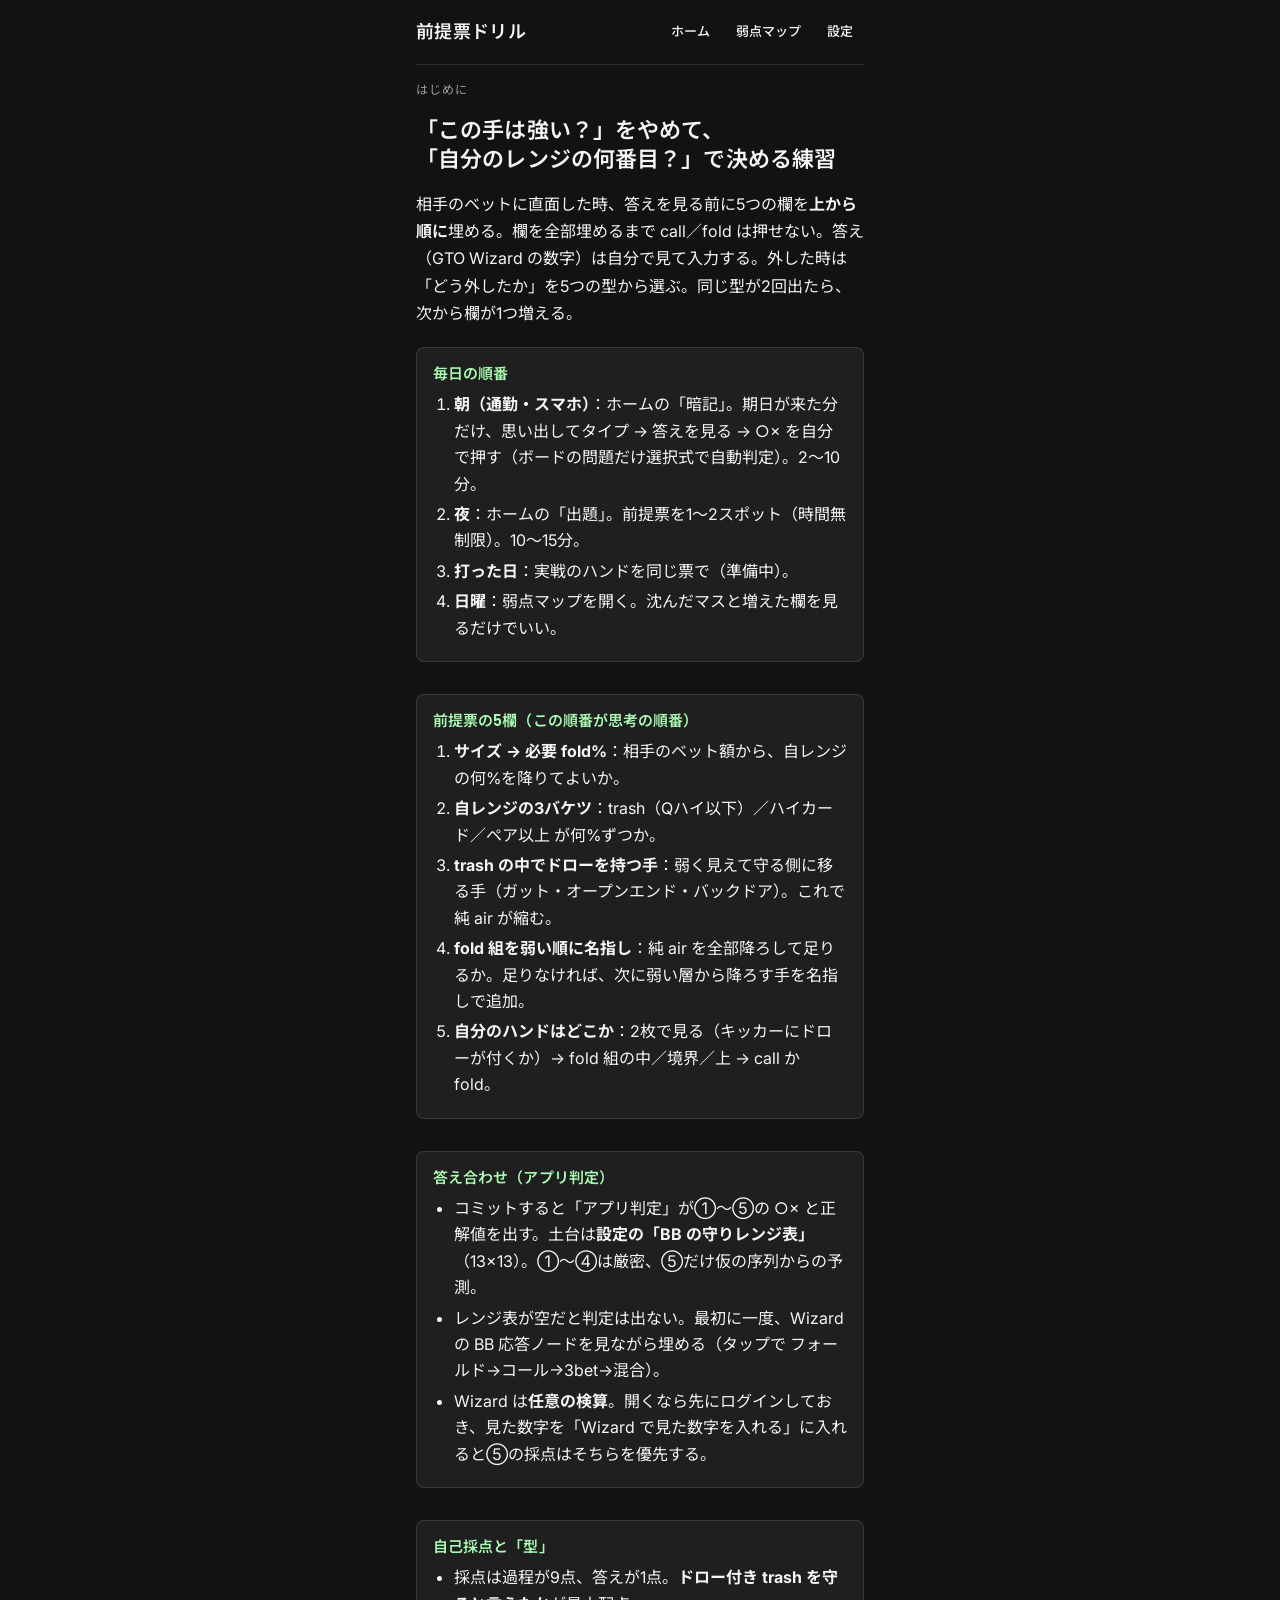
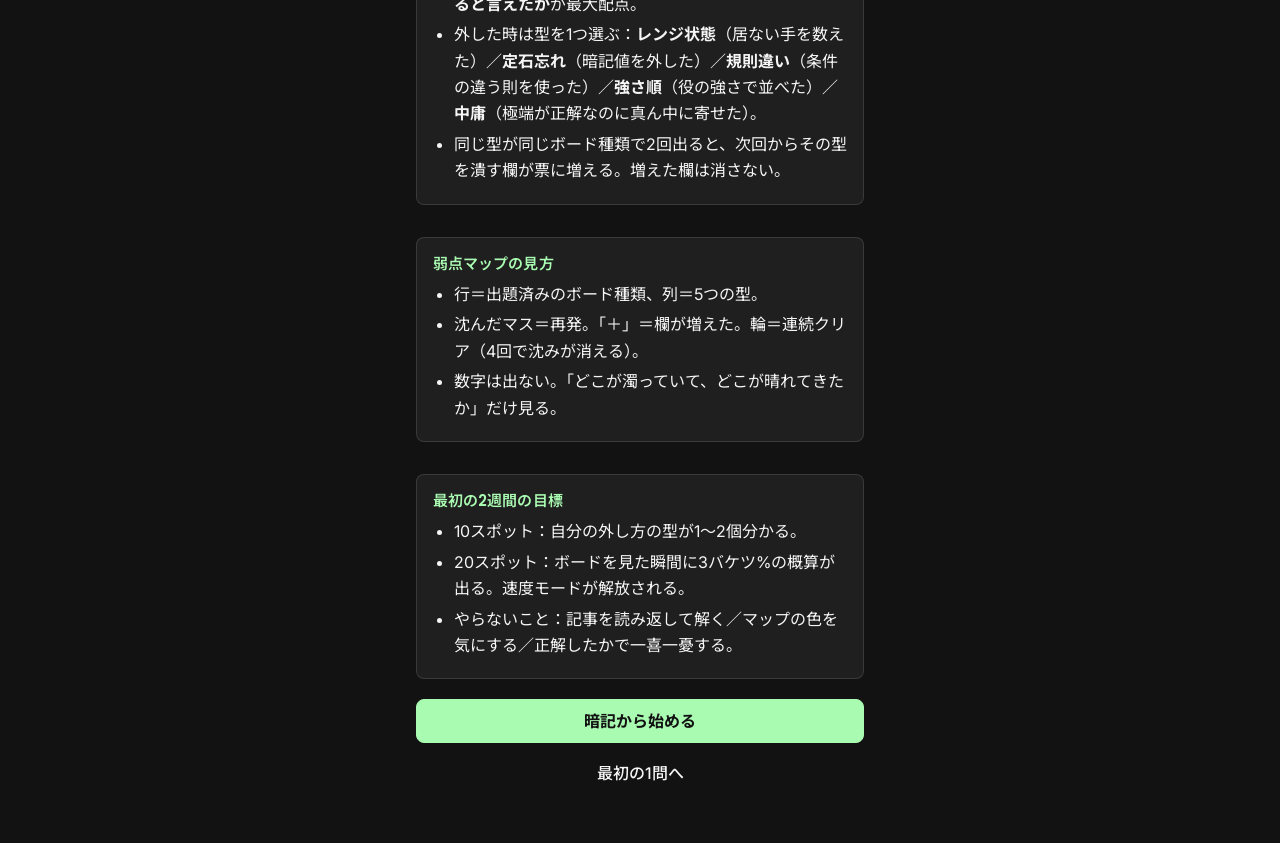
==== premise-drill/index.html @ 7d2e32d6 "premise-drill: 残りの「捻出」表現も平易化（v18） Co-Authored-By: Claude Fable 5 <noreply@anthropic.com>" ====
<!DOCTYPE html>
<html lang="ja">
<head>
<meta charset="utf-8">
<meta name="viewport" content="width=device-width, initial-scale=1, viewport-fit=cover">
<meta name="color-scheme" content="dark">
<meta name="theme-color" content="#121212">
<meta name="description" content="BB が BTN の CB に直面した場面を、前提票5欄を順に埋めてから判定する訓練フォーム。">
<title>前提票ドリル</title>

<!-- PWA：ホーム画面に追加→スタンドアロン起動・オフライン動作（sw.js はアプリ本体のみキャッシュ） -->
<link rel="manifest" href="manifest.webmanifest">
<link rel="icon" type="image/png" sizes="192x192" href="icons/icon-192.png">
<link rel="apple-touch-icon" href="icons/apple-touch-icon.png">
<meta name="apple-mobile-web-app-capable" content="yes">
<meta name="mobile-web-app-capable" content="yes">
<meta name="apple-mobile-web-app-status-bar-style" content="black-translucent">
<meta name="apple-mobile-web-app-title" content="前提票">

<!-- Google Fonts は1本だけ。取得失敗時は css/tokens.css の font-family フォールバックが効く -->
<link rel="preconnect" href="https://fonts.googleapis.com">
<link rel="preconnect" href="https://fonts.gstatic.com" crossorigin>
<link rel="stylesheet" href="https://fonts.googleapis.com/css2?family=Inter:wght@400;500;600;700&amp;family=Poppins:wght@500;600;700&amp;family=Noto+Sans+JP:wght@400;500;700&amp;display=swap">

<!-- CSS 読込順（SPEC ⑫）：tokens → app → ui-* -->
<link rel="stylesheet" href="css/tokens.css?v=18">
<link rel="stylesheet" href="css/app.css?v=18">
<link rel="stylesheet" href="css/ui-home.css?v=18">
<link rel="stylesheet" href="css/ui-guide.css?v=18">
<link rel="stylesheet" href="css/ui-drill.css?v=18">
<link rel="stylesheet" href="css/ui-truth.css?v=18">
<link rel="stylesheet" href="css/ui-map.css?v=18">
<link rel="stylesheet" href="css/ui-settings.css?v=18">
<link rel="stylesheet" href="css/ui-memo.css?v=18">
</head>
<body data-view="home">
<div class="pd-app">
  <header class="pd-header">
    <h1 class="pd-title">前提票ドリル</h1>
    <nav class="pd-nav" aria-label="画面">
      <button type="button" class="pd-btn pd-btn-ghost" data-go="home">ホーム</button>
      <button type="button" class="pd-btn pd-btn-ghost" data-go="map">弱点マップ</button>
      <button type="button" class="pd-btn pd-btn-ghost" data-go="settings">設定</button>
    </nav>
  </header>
  <main id="pd-root"></main>
</div>
<noscript><p class="pd-card">このアプリは JavaScript が必要です。</p></noscript>

<!-- JS 読込順（SPEC ⑫・SPEC-memo ⑦）：util → cards → range-data → range → generator → sheet → wizard → gaps → localjudge → store → judge → memo → ui/* → app -->
<script src="js/util.js?v=18"></script>
<script src="js/cards.js?v=18"></script>
<script src="js/range-data.js?v=18"></script>
<script src="js/range.js?v=18"></script>
<script src="js/generator.js?v=18"></script>
<script src="js/sheet.js?v=18"></script>
<script src="js/wizard.js?v=18"></script>
<script src="js/gaps.js?v=18"></script>
<script src="js/localjudge.js?v=18"></script>
<script src="js/store.js?v=18"></script>
<script src="js/judge.js?v=18"></script>
<script src="js/memo.js?v=18"></script>
<script src="js/ui/memo.js?v=18"></script>
<script src="js/ui/guide.js?v=18"></script>
<script src="js/ui/home.js?v=18"></script>
<script src="js/ui/drill.js?v=18"></script>
<script src="js/ui/truth.js?v=18"></script>
<script src="js/ui/map.js?v=18"></script>
<script src="js/ui/settings.js?v=18"></script>
<script src="js/app.js?v=18"></script>
<script>
// service worker 登録（https / localhost のみ。file:// では何もしない）
if ('serviceWorker' in navigator && (location.protocol === 'https:' || location.hostname === 'localhost')) {
  window.addEventListener('load', function () {
    navigator.serviceWorker.register('sw.js', { updateViaCache: 'none' }).catch(function () { /* 登録失敗はアプリ動作に影響しない */ });
  });
}
</script>
</body>
</html>
---- premise-drill/css/tokens.css ----
/* premise-drill デザイントークン。GTO Wizard のトーン＆マナーに合わせる（2026-10-15 実測値ベース）。
   役割名（--lamp 等）は据え置き、値だけ Wizard の色に差し替えている。 */
:root {
  color-scheme: dark;

  /* 色：面 */
  --bg: #121212;        /* ページ地 */
  --surface: #1f1f1f;   /* カード・欄の面 */
  --surface-2: #292929; /* 面の上の面（入力・キー・チップ） */
  --surface-3: #363636; /* ホバー・押下 */

  /* 色：文字 */
  --ink: #f5f5f5;
  --mute: #9f9f9f;
  --dim: #6f6f6f;

  /* 色：役割 */
  --lamp: #aafbb2;      /* ブランドのミント。進行・コミット可・開いている欄・主ボタン */
  --lamp-ink: #121212;  /* ミント地の上の文字 */
  --lamp-deep: #69b671; /* ミントの沈んだ側。通過欄の枠・補助強調 */
  --umber: #f03c3c;     /* Raise の赤。再発膜と「欄が増えました」だけに使う */
  --truth: #23b5ef;     /* 青。Wizard・真値・外へ出る操作 */
  --settle: #68c973;    /* Call の緑。安定バッジ・完了 */

  /* 色：アクション（Wizard の Fold/Call/Raise） */
  --act-fold: #3d7cb8;
  --act-call: #68c973;
  --act-raise: #f03c3c;

  /* 色：スート（Wizard の4色デッキ） */
  --suit-s: #bdbdbd;
  --suit-h: #ef5350;
  --suit-d: #448aff;
  --suit-c: #43a047;    /* Wizard の #66bb6a は白文字が 2.4:1 なので、同系で一段濃く（3.3:1） */

  /* 派生（境界線・影） */
  --line: rgba(255, 255, 255, 0.12);
  --line-strong: rgba(255, 255, 255, 0.24);
  --lamp-soft: rgba(170, 251, 178, 0.45);
  --lamp-ring: rgba(170, 251, 178, 0.75); /* 弱点マップの輪。再発膜の上でも 3:1 を保つ濃さ */
  --lamp-tint: rgba(170, 251, 178, 0.08);
  --umber-tint: rgba(240, 60, 60, 0.12);
  --shadow: 0 5px 5px -3px rgba(0, 0, 0, 0.2), 0 8px 10px 1px rgba(0, 0, 0, 0.14), 0 3px 14px 2px rgba(0, 0, 0, 0.12);

  /* 書体：本文 Inter、見出し Poppins、和文は Noto Sans JP。数字は Inter の等幅数字 */
  --font-display: 'Poppins', 'Noto Sans JP', 'Hiragino Sans', 'Hiragino Kaku Gothic ProN', sans-serif;
  --font-body: 'Inter', 'Noto Sans JP', 'Hiragino Sans', 'Hiragino Kaku Gothic ProN', system-ui, sans-serif;
  --font-mono: 'Inter', 'Noto Sans JP', 'Hiragino Sans', system-ui, sans-serif;

  /* 形・間隔 */
  --r: 8px;
  --r-sm: 4px;
  --gap-1: 8px;
  --gap-2: 16px;
  --gap-3: 24px;
  --tap: 44px;

  /* モーション。reduced-motion では 0 */
  --dur: 200ms;
}

@media (prefers-reduced-motion: reduce) {
  :root {
    --dur: 0ms;
  }
  *,
  *::before,
  *::after {
    transition-duration: 0ms !important;
    animation-duration: 0ms !important;
    animation-iteration-count: 1 !important;
    scroll-behavior: auto !important;
  }
}

:focus-visible {
  outline: 2px solid var(--lamp);
  outline-offset: 2px;
  border-radius: var(--r-sm);
}
---- premise-drill/css/app.css ----
/* premise-drill 共通スタイル（SPEC ⑫ CSS 契約）。T0 が全て定義し、以後変更しない。
   契約クラス：.pd-btn .pd-btn-primary .pd-btn-truth .pd-btn-ghost .pd-chip .pd-chip.on .pd-card
              .pd-field[data-state=locked|open|passed] .pd-stepper .pd-bar .pd-keypad .pd-input .pd-toast
   各画面の固有スタイルは css/ui-<view>.css に .pd-<view>-* 接頭辞で書く。 */

/* ---------- ベース ---------- */
*,
*::before,
*::after {
  box-sizing: border-box;
}

html {
  -webkit-text-size-adjust: 100%;
  background: var(--bg);
}

body {
  margin: 0;
  background: var(--bg);
  color: var(--ink);
  font-family: var(--font-body);
  font-size: 16px;
  line-height: 1.55;
  overflow-x: hidden;
  min-height: 100vh;
  min-height: 100dvh;
}

h1,
h2,
h3,
h4 {
  font-family: var(--font-display);
  font-weight: 600;
  line-height: 1.3;
  letter-spacing: 0.005em;
  margin: 0 0 var(--gap-1);
}

h1 { font-size: 20px; }
h2 { font-size: 17px; }
h3 { font-size: 15px; }

p {
  margin: 0 0 var(--gap-1);
}

a {
  color: var(--truth);
  text-underline-offset: 3px;
}

button,
input,
select,
textarea {
  font: inherit;
  color: inherit;
}

button {
  cursor: pointer;
  -webkit-tap-highlight-color: transparent;
}

code,
kbd,
.pd-mono {
  font-family: var(--font-mono);
  font-variant-numeric: tabular-nums;
}

img,
svg {
  max-width: 100%;
  display: block;
}

/* ---------- レイアウト（1カラム 480px・16px ガター・safe-area） ---------- */
.pd-app {
  max-width: 480px;
  margin: 0 auto;
  padding-top: env(safe-area-inset-top);
  padding-right: calc(16px + env(safe-area-inset-right));
  padding-bottom: calc(var(--gap-3) + env(safe-area-inset-bottom));
  padding-left: calc(16px + env(safe-area-inset-left));
}

/* PC では Drill のみ2カラム（票｜スポットカード）。横幅だけここで広げ、段組は ui-drill.css が持つ */
@media (min-width: 900px) {
  body[data-view="drill"] .pd-app {
    max-width: 920px;
  }
}

.pd-header {
  display: flex;
  align-items: center;
  justify-content: space-between;
  gap: var(--gap-1);
  padding: 14px 0;
  border-bottom: 1px solid var(--line);
  margin-bottom: var(--gap-2);
}

.pd-title {
  font-size: 18px;
  margin: 0;
  letter-spacing: 0.02em;
}

.pd-nav {
  display: flex;
  gap: 4px;
}

.pd-nav .pd-btn {
  min-height: 36px;
  padding: 0 10px;
  font-size: 13px;
}

#pd-root {
  display: block;
}

/* 下部固定バーがある画面では、その分だけ本文の下を空ける */
#pd-root:has(.pd-bar) {
  padding-bottom: calc(96px + env(safe-area-inset-bottom));
}

/* ---------- ユーティリティ ---------- */
.pd-mute {
  color: var(--mute);
}

.pd-small {
  font-size: 13px;
}

.pd-stack > * + * {
  margin-top: var(--gap-2);
}

.pd-row {
  display: flex;
  align-items: center;
  gap: var(--gap-1);
  flex-wrap: wrap;
}

.pd-sr {
  position: absolute;
  width: 1px;
  height: 1px;
  overflow: hidden;
  clip: rect(0 0 0 0);
  white-space: nowrap;
}

/* ---------- ボタン ---------- */
.pd-btn {
  display: inline-flex;
  align-items: center;
  justify-content: center;
  gap: 6px;
  min-height: var(--tap);
  padding: 0 16px;
  border: 1px solid var(--line-strong);
  border-radius: var(--r);
  background: var(--surface);
  color: var(--ink);
  font-weight: 600;
  line-height: 1.2;
  text-decoration: none;
  transition: background-color var(--dur), border-color var(--dur), opacity var(--dur), transform 80ms;
}

.pd-btn:active {
  transform: translateY(1px);
}

.pd-btn:disabled,
.pd-btn[aria-disabled="true"] {
  opacity: 0.4;
  cursor: not-allowed;
  transform: none;
}

.pd-btn:hover {
  background: var(--surface-3);
}

/* 主ボタン：コミット・次へ。ミント地に黒文字（Wizard の primary） */
.pd-btn-primary {
  background: var(--lamp);
  border-color: var(--lamp);
  color: var(--lamp-ink);
  font-weight: 700;
}

.pd-btn-primary:hover {
  background: #c2fcc8;
}

/* 外へ出る操作：Wizard・真値 */
.pd-btn-truth {
  background: var(--truth);
  border-color: var(--truth);
  color: var(--lamp-ink);
  font-weight: 700;
}

.pd-btn-truth:hover {
  background: #4fc6f3;
}

/* 控えめ：ナビ・戻る・補助操作 */
.pd-btn-ghost {
  background: transparent;
  border-color: transparent;
  color: var(--ink);
  font-weight: 500;
}

.pd-btn-ghost:hover {
  background: var(--surface-2);
}

.pd-btn-block {
  display: flex;
  width: 100%;
}

/* ---------- チップ（選択トグル） ---------- */
.pd-chip {
  display: inline-flex;
  align-items: center;
  justify-content: center;
  min-height: 36px;
  min-width: 36px;
  padding: 0 12px;
  border: 1px solid var(--line);
  border-radius: var(--r-sm);
  background: var(--surface-2);
  color: var(--ink);
  font-size: 14px;
  font-weight: 600;
  line-height: 1;
  transition: background-color var(--dur), border-color var(--dur), color var(--dur);
}

.pd-chip:hover {
  background: var(--surface-3);
}

.pd-chip.on,
.pd-chip[aria-pressed="true"] {
  background: var(--lamp);
  border-color: var(--lamp);
  color: var(--lamp-ink);
}

.pd-chip:disabled {
  opacity: 0.4;
  cursor: not-allowed;
}

/* ---------- カード ---------- */
.pd-card {
  background: var(--surface);
  border: 1px solid var(--line);
  border-radius: var(--r);
  padding: var(--gap-2);
}

.pd-card + .pd-card {
  margin-top: var(--gap-2);
}

/* ---------- ステッパー・欄（順序ロックは罫線の開閉で示す） ---------- */
.pd-stepper {
  display: flex;
  flex-direction: column;
  gap: var(--gap-1);
}

.pd-field {
  position: relative;
  background: var(--surface);
  border: 1px solid var(--line);
  border-radius: var(--r);
  padding: 12px 14px;
  transition: border-color var(--dur), opacity var(--dur), box-shadow var(--dur);
}

/* 未到達：薄く、破線、操作不可 */
.pd-field[data-state="locked"] {
  opacity: 0.45;
  border-style: dashed;
  pointer-events: none;
}

/* 開いている欄：ミントの枠＋左の帯。開いている欄は常に1つ */
.pd-field[data-state="open"] {
  border-color: var(--lamp);
  box-shadow: inset 3px 0 0 0 var(--lamp);
}

/* 通過した欄：折りたたみ・再編集可。沈んだミントの帯 */
.pd-field[data-state="passed"] {
  border-color: var(--line);
  box-shadow: inset 3px 0 0 0 var(--lamp-deep);
}

/* ---------- 下部固定バー（進捗ドット・確信度・コミット・残り時間） ---------- */
.pd-bar {
  position: fixed;
  left: 0;
  right: 0;
  bottom: 0;
  z-index: 40;
  max-width: 480px;
  margin: 0 auto;
  display: flex;
  align-items: center;
  gap: var(--gap-1);
  padding: 10px 16px calc(10px + env(safe-area-inset-bottom));
  background: var(--surface);
  border-top: 1px solid var(--line);
  box-shadow: 0 -8px 24px rgba(0, 0, 0, 0.4);
}

@media (min-width: 900px) {
  body[data-view="drill"] .pd-bar {
    max-width: 920px;
  }
}

/* ---------- キーパッド（13ランク＋s/o＋削除） ---------- */
.pd-keypad {
  display: grid;
  grid-template-columns: repeat(7, minmax(0, 1fr));
  gap: 6px;
}

.pd-keypad > button,
.pd-keypad > .pd-key {
  min-height: var(--tap);
  padding: 0;
  border: 1px solid var(--line);
  border-radius: var(--r-sm);
  background: var(--surface-2);
  color: var(--ink);
  font-family: var(--font-mono);
  font-size: 16px;
  font-weight: 600;
  transition: background-color var(--dur), border-color var(--dur);
}

.pd-keypad > button:hover {
  background: var(--surface-3);
}

.pd-keypad > button.on,
.pd-keypad > button[aria-pressed="true"] {
  background: var(--lamp);
  border-color: var(--lamp);
  color: var(--lamp-ink);
}

.pd-keypad > button:disabled {
  opacity: 0.4;
  cursor: not-allowed;
}

/* ---------- 入力 ---------- */
.pd-input {
  display: block;
  width: 100%;
  min-height: var(--tap);
  padding: 8px 12px;
  border: 1px solid var(--line);
  border-radius: var(--r-sm);
  background: var(--surface-2);
  color: var(--ink);
  font-family: var(--font-body);
  line-height: 1.4;
  transition: border-color var(--dur);
}

.pd-input[type="number"],
.pd-input[inputmode="numeric"],
.pd-input[inputmode="decimal"] {
  font-family: var(--font-mono);
  font-variant-numeric: tabular-nums;
}

.pd-input:focus {
  border-color: var(--lamp);
  outline: none;
}

.pd-input::placeholder {
  color: var(--mute);
}

.pd-input:disabled,
.pd-input[readonly] {
  opacity: 0.6;
}

textarea.pd-input {
  min-height: 88px;
  resize: vertical;
}

select.pd-input {
  appearance: none;
  -webkit-appearance: none;
  padding-right: 32px;
  background-image: linear-gradient(45deg, transparent 50%, var(--mute) 50%),
    linear-gradient(135deg, var(--mute) 50%, transparent 50%);
  background-position: calc(100% - 18px) 50%, calc(100% - 12px) 50%;
  background-size: 6px 6px, 6px 6px;
  background-repeat: no-repeat;
}

/* ---------- トースト ---------- */
.pd-toast {
  position: fixed;
  left: 50%;
  bottom: calc(24px + env(safe-area-inset-bottom));
  transform: translateX(-50%);
  z-index: 60;
  max-width: min(92vw, 440px);
  padding: 10px 14px;
  background: var(--surface-2);
  color: var(--ink);
  border: 1px solid var(--line-strong);
  border-left: 3px solid var(--lamp);
  border-radius: var(--r);
  box-shadow: var(--shadow);
  font-size: 14px;
  line-height: 1.4;
  animation: pd-toast-in var(--dur) ease-out;
  transition: opacity var(--dur);
}

body:has(.pd-bar) .pd-toast {
  bottom: calc(100px + env(safe-area-inset-bottom));
}

.pd-toast-out {
  opacity: 0;
}

@keyframes pd-toast-in {
  from {
    opacity: 0;
    transform: translate(-50%, 8px);
  }
  to {
    opacity: 1;
    transform: translate(-50%, 0);
  }
}
---- premise-drill/css/ui-home.css ----
/* premise-drill: Home 画面の固有スタイル（T11）。.pd-home-* 接頭辞。
   出題ボタンを唯一の主役に、格子の縮小版は静かな観測窓として置く。 */

.pd-home {
  display: flex;
  flex-direction: column;
  gap: var(--gap-2);
}

/* ---------- 今日の出題 ---------- */
.pd-home-start-wrap {
  padding-top: var(--gap-1);
}

.pd-home-eyebrow {
  margin: 0 0 10px;
  font-size: 12px;
  letter-spacing: 0.08em;
  color: var(--mute);
}

.pd-home-eyebrow-sep {
  margin: 0 4px;
  opacity: 0.6;
}

.pd-home-start {
  width: 100%;
  min-height: 64px;
  justify-content: space-between;
  padding: 0 20px;
  font-family: var(--font-display);
  font-size: 20px;
  letter-spacing: 0.01em;
  box-shadow: 0 10px 28px rgba(170, 251, 178, 0.18);
}

.pd-home-start-arrow {
  font-size: 20px;
  opacity: 0.8;
}

.pd-home-start-note {
  margin: 8px 2px 0;
}

/* ---------- 格子の縮小版（タップで Map） ---------- */
.pd-home-grid {
  display: block;
  color: inherit;
  text-decoration: none;
  transition: border-color var(--dur);
}

.pd-home-grid:hover,
.pd-home-grid:focus-visible {
  border-color: var(--line-strong);
}

.pd-home-grid-head {
  display: flex;
  align-items: baseline;
  justify-content: space-between;
  gap: var(--gap-1);
  margin-bottom: 12px;
}

.pd-home-grid-title {
  font-family: var(--font-display);
  font-weight: 700;
  font-size: 15px;
  letter-spacing: 0.04em;
}

.pd-home-empty {
  margin: 0;
  padding: 14px 0 6px;
  color: var(--mute);
  font-size: 14px;
  line-height: 1.6;
}

/* ---------- 補助導線（実戦・速度・own.html・設定） ---------- */
.pd-home-rows {
  list-style: none;
  margin: 0;
  padding: 0;
  border-top: 1px solid var(--line);
}

.pd-home-row {
  display: flex;
  align-items: center;
  justify-content: space-between;
  gap: var(--gap-2);
  min-height: 56px;
  padding: 8px 2px;
  border-bottom: 1px solid var(--line);
}

.pd-home-row-main {
  display: flex;
  flex-direction: column;
  gap: 2px;
  min-width: 0;
}

.pd-home-row-title {
  font-weight: 600;
}

.pd-home-row-sub {
  line-height: 1.4;
}

.pd-home-row-soon,
.pd-home-row-lock {
  flex: none;
  padding: 4px 10px;
  border: 1px dashed var(--line-strong);
  border-radius: var(--r-sm);
}

.pd-home-row[data-speed="unlocked"] .pd-home-row-title {
  color: var(--lamp);
}

/* ---------- 解放カード（1回だけ） ---------- */
.pd-home-unlock {
  border-color: var(--lamp-soft);
}

.pd-home-unlock h2 {
  color: var(--lamp);
}

@media (prefers-reduced-motion: reduce) {
  .pd-home-grid,
  .pd-home-start {
    transition: none;
  }
}

/* 再開カード（未保存の封印票／入力途中の票） */
.pd-home-resume { display: flex; flex-direction: column; gap: var(--gap-1); border: 1px solid var(--lamp); }

/* 間隔は .pd-home の flex gap で持つ（app.css の隣接マージンを打ち消す） */
.pd-home > .pd-card + .pd-card { margin-top: 0; }
.pd-home-nudge { display: flex; flex-direction: column; gap: var(--gap-1); border: 1px solid var(--truth); }
.pd-home-nudge .pd-btn { align-self: flex-start; }
.pd-home-resume-title { margin: 0; font-weight: 700; color: var(--ink); }
.pd-home-resume .pd-btn { align-self: flex-start; }

/* ---------- 今日の順番（暗記 → 出題 → 実戦） ---------- */
.pd-home-order-title {
  margin: 0 0 4px;
}

.pd-home-order-rows {
  border-top: 1px solid var(--line);
}

.pd-home-row-done {
  flex: none;
  padding: 4px 10px;
  border: 1px dashed var(--settle);
  border-radius: var(--r-sm);
  color: var(--settle);
}
---- premise-drill/css/ui-guide.css ----
/* はじめに（ガイド） */
.pd-guide { display: flex; flex-direction: column; gap: var(--gap-2); padding-bottom: 24px; }
.pd-guide-eyebrow { margin: 0; font-size: 12px; color: var(--mute); letter-spacing: 0.08em; }
.pd-guide-title { margin: 0; font-family: var(--font-display); font-size: 22px; line-height: 1.35; color: var(--ink); }
.pd-guide-lead { margin: 0 0 4px; color: var(--ink); line-height: 1.7; }
.pd-guide-sec h2 { margin: 0 0 8px; font-size: 15px; color: var(--lamp); }
.pd-guide-list { margin: 0; padding-left: 1.3em; line-height: 1.65; }
.pd-guide-list li { margin: 4px 0; }
.pd-guide-list strong { color: var(--ink); }
.pd-guide-actions { display: flex; flex-direction: column; gap: 8px; margin-top: 4px; }
---- premise-drill/css/ui-drill.css ----
/* premise-drill: Drill 画面の固有スタイル（T9）。.pd-drill-* 接頭辞。
   トークンは css/tokens.css、契約クラス（.pd-field[data-state] .pd-keypad .pd-bar .pd-chip ...）は css/app.css。
   未充足の警告は lamp（または ink の太字）。再発膜の色はこの画面では使わない。 */

/* ---------- 配置：1カラム。PC（≥900px）では票｜スポットカード固定の2カラム ---------- */
.pd-drill {
  display: block;
  /* 下部バーは2段（進捗＋未充足欄名）なので app.css の既定より余白を足す */
  padding-bottom: 56px;
}

.pd-drill-spot {
  margin-bottom: var(--gap-2);
}

@media (min-width: 900px) {
  .pd-drill {
    display: grid;
    grid-template-columns: minmax(0, 1fr) 320px;
    gap: var(--gap-3);
    align-items: start;
  }

  .pd-drill-sheet {
    order: 1;
    min-width: 0;
  }

  .pd-drill-spot {
    order: 2;
    position: sticky;
    top: var(--gap-2);
    margin-bottom: 0;
  }
}

/* ---------- スポットカード ---------- */
.pd-drill-eyebrow {
  margin: 0 0 6px;
  font-size: 12px;
  letter-spacing: 0.06em;
  color: var(--mute);
}

.pd-drill-eyebrow-sep {
  margin: 0 6px;
  opacity: 0.6;
}

.pd-drill-node {
  margin: 0 0 var(--gap-2);
  font-family: var(--font-display);
  font-weight: 700;
  font-size: 15px;
  line-height: 1.5;
}

.pd-drill-boardrow {
  display: flex;
  align-items: center;
  gap: var(--gap-1);
  flex-wrap: wrap;
  margin-bottom: var(--gap-1);
}

.pd-drill-rowlabel {
  min-width: 72px;
}

.pd-drill-cards {
  display: inline-flex;
  gap: 6px;
}

/* カードは Wizard 流：スート色で塗った角丸タイルに白いランク（4色デッキ） */
.pd-drill-cardface {
  display: inline-flex;
  flex-direction: column;
  align-items: center;
  justify-content: center;
  width: 42px;
  height: 56px;
  border: 0;
  border-radius: var(--r-sm);
  background: var(--suit-s);
  color: #fff;
  line-height: 1;
  text-shadow: 0 0 0.5px rgba(0, 0, 0, 0.6), 1px 0 2px rgba(0, 0, 0, 0.6);
}

.pd-drill-rank {
  font-size: 22px;
  font-weight: 700;
}

.pd-drill-suit {
  font-size: 13px;
  margin-top: 2px;
}

.pd-drill-cardface[data-suit="s"] { background: #6b6b6b; }
.pd-drill-cardface[data-suit="h"] { background: var(--suit-h); }
.pd-drill-cardface[data-suit="d"] { background: var(--suit-d); }
.pd-drill-cardface[data-suit="c"] { background: var(--suit-c); }

.pd-drill-pot {
  margin: var(--gap-1) 0 0;
  font-size: 14px;
  color: var(--ink);
}

/* ---------- 欄（縦ステッパー） ---------- */
.pd-drill-head {
  display: flex;
  align-items: baseline;
  justify-content: space-between;
  gap: var(--gap-1);
  width: 100%;
  min-height: 36px;
  margin: 0;
  padding: 0;
  border: 0;
  background: transparent;
  color: var(--ink);
  text-align: left;
  font-family: var(--font-display);
  font-weight: 700;
  font-size: 15px;
  line-height: 1.4;
}

.pd-drill-field[data-state="open"] .pd-drill-head {
  cursor: default;
}

.pd-drill-label {
  flex: 1 1 auto;
  min-width: 0;
}

.pd-drill-sum {
  flex: 0 1 55%;
  min-width: 0;
  overflow: hidden;
  text-overflow: ellipsis;
  white-space: nowrap;
  font-family: var(--font-body);
  font-weight: 400;
  text-align: right;
}

.pd-drill-sum:empty {
  display: none;
}

/* 本文：開いている欄と、再編集で展開した通過欄だけ見せる */
.pd-drill-body {
  display: grid;
  gap: var(--gap-2);
  margin-top: 10px;
}

.pd-drill-field[data-state="locked"] .pd-drill-body,
.pd-drill-field[data-state="passed"]:not([data-expanded="true"]) .pd-drill-body {
  display: none;
}

.pd-drill-field[data-state="passed"] .pd-drill-head::after {
  content: "再編集";
  flex: 0 0 auto;
  font-family: var(--font-body);
  font-weight: 500;
  font-size: 12px;
  color: var(--mute);
}

.pd-drill-field[data-state="passed"][data-expanded="true"] .pd-drill-head::after {
  content: "閉じる";
}

.pd-drill-field[data-state="passed"][data-expanded="true"] {
  border-color: var(--lamp);
}

/* 充足状況の1行。未充足は lamp、充足は mute */
.pd-drill-status {
  margin: 0;
  color: var(--lamp);
  font-weight: 600;
}

.pd-drill-field[data-filled="1"] .pd-drill-status {
  color: var(--mute);
  font-weight: 400;
}

.pd-drill-note {
  margin: 0;
}

/* ---------- 入力部品 ---------- */
.pd-drill-numlabel {
  display: block;
  margin: 0 0 4px;
  color: var(--ink);
}

.pd-drill-num {
  display: block;
}

.pd-drill-numwrap {
  display: flex;
  align-items: center;
  gap: 6px;
}

.pd-drill-numwrap .pd-input {
  flex: 1 1 auto;
  min-width: 0;
}

.pd-drill-unit {
  flex: 0 0 auto;
  font-family: var(--font-mono);
}

.pd-drill-num3 {
  display: grid;
  grid-template-columns: repeat(3, minmax(0, 1fr));
  gap: var(--gap-1);
}

.pd-drill-bucket .pd-drill-numlabel {
  min-height: 2.6em;
  font-size: 12px;
}

.pd-drill-stepbtns {
  display: flex;
  gap: 6px;
  margin-top: 6px;
}

.pd-drill-stepbtn {
  flex: 1 1 0;
  min-height: 36px;
  border: 1px solid var(--line);
  border-radius: var(--r-sm);
  background: var(--surface-2);
  color: var(--ink);
  font-family: var(--font-mono);
}

.pd-drill-stepbtn:hover {
  background: var(--surface-3);
}

.pd-drill-total {
  margin: 0;
  color: var(--mute);
}

.pd-drill-chips {
  display: flex;
  flex-wrap: wrap;
  gap: 6px;
}

.pd-drill-group {
  display: block;
}

.pd-drill-ranks .pd-chip {
  min-width: 40px;
  padding: 0 8px;
}

.pd-drill-ranks[data-nodraw="1"] .pd-chip {
  opacity: 0.5;
}

.pd-drill-checks {
  display: grid;
  grid-template-columns: repeat(2, minmax(0, 1fr));
  gap: 0 var(--gap-1);
}

.pd-drill-check {
  display: flex;
  align-items: center;
  gap: 10px;
  min-height: var(--tap);
  cursor: pointer;
}

.pd-drill-check input {
  width: 20px;
  height: 20px;
  margin: 0;
  accent-color: var(--lamp);
}

.pd-drill-capnote {
  margin: -8px 0 0;
}

/* ---------- リスト＋キーパッド ---------- */
.pd-drill-listwrap {
  display: grid;
  gap: var(--gap-1);
}

.pd-drill-list {
  display: flex;
  flex-wrap: wrap;
  gap: 6px;
  min-height: 36px;
  align-items: center;
}

.pd-drill-item {
  display: inline-flex;
  align-items: center;
  gap: 2px;
  padding: 2px 2px 2px 10px;
  border: 1px solid var(--line);
  border-radius: var(--r-sm);
  background: var(--surface-2);
}

.pd-drill-itemno {
  margin-right: 4px;
}

.pd-drill-itemname {
  font-weight: 600;
}

.pd-drill-itembtn {
  min-width: 32px;
  min-height: 32px;
  padding: 0;
  border: 0;
  border-radius: 999px;
  background: transparent;
  color: var(--mute);
  font-size: 13px;
}

.pd-drill-itembtn:hover {
  color: var(--ink);
}

.pd-drill-itembtn:disabled {
  opacity: 0.3;
  cursor: not-allowed;
}

.pd-drill-kp {
  display: grid;
  gap: 6px;
}

.pd-drill-kp-head {
  display: flex;
  align-items: center;
  justify-content: space-between;
  gap: var(--gap-1);
  min-height: 24px;
}

.pd-drill-kp-buf {
  min-width: 3ch;
  font-size: 18px;
  font-weight: 600;
  color: var(--lamp);
}

.pd-drill-kp-msg {
  color: var(--lamp);
  text-align: right;
}

/* 7列：A K Q J T 9 8 ／ 7 6 5 4 3 2 削除 ／ s(2) o(2) 追加(3) */
.pd-drill-keypad .pd-drill-key-s,
.pd-drill-keypad .pd-drill-key-o {
  grid-column: span 2;
}

.pd-drill-keypad .pd-drill-key-add {
  grid-column: span 3;
  background: var(--surface);
  border-color: var(--lamp-soft);
  font-family: var(--font-body);
}

.pd-drill-keypad .pd-drill-key-del {
  font-family: var(--font-body);
  font-size: 13px;
}

/* ---------- 追加欄：3列表 ---------- */
.pd-drill-table {
  display: grid;
  gap: 6px;
}

.pd-drill-trow {
  display: grid;
  grid-template-columns: minmax(0, 1fr) minmax(0, 1.4fr) minmax(0, 1fr) 32px;
  gap: 6px;
  align-items: center;
}

.pd-drill-thead span {
  padding: 0 4px;
}

.pd-drill-addrow {
  justify-self: start;
}

/* ---------- ヒント（slow のみ） ---------- */
.pd-drill-hints {
  display: grid;
  gap: var(--gap-1);
  padding-top: var(--gap-1);
  border-top: 1px dashed var(--line);
}

.pd-drill-hintbtns {
  display: flex;
  flex-wrap: wrap;
  align-items: center;
  gap: 6px;
}

.pd-drill-hintbtn {
  min-height: 36px;
  padding: 0 12px;
  font-size: 13px;
  border-color: var(--line-strong);
}

.pd-drill-hint {
  margin: 0;
  padding: 8px 12px;
  border-left: 3px solid var(--lamp);
  background: var(--lamp-tint);
  border-radius: 0 var(--r-sm) var(--r-sm) 0;
  font-size: 14px;
}

/* ---------- 下部固定バー ---------- */
.pd-drill-bar {
  flex-wrap: wrap;
  gap: 6px var(--gap-1);
}

.pd-drill-barrow {
  display: flex;
  align-items: center;
  gap: var(--gap-1);
  width: 100%;
}

.pd-drill-dots {
  display: inline-flex;
  gap: 6px;
  flex: 1 1 auto;
}

.pd-drill-dot {
  width: 10px;
  height: 10px;
  border-radius: 50%;
  border: 1px solid var(--line-strong);
  background: transparent;
  transition: background-color var(--dur), border-color var(--dur);
}

.pd-drill-dot[data-on="1"] {
  background: var(--lamp);
  border-color: var(--lamp);
}

.pd-drill-conf {
  flex: 0 0 auto;
  white-space: nowrap;
}

.pd-drill-timer {
  flex: 0 0 auto;
  font-size: 18px;
  font-weight: 600;
}

.pd-drill-commit {
  flex: 0 0 auto;
  min-width: 112px;
}

.pd-drill-missing {
  width: 100%;
  margin: 0;
  color: var(--ink);
  font-weight: 600;
  line-height: 1.35;
}

.pd-drill-missing[data-ok="1"] {
  color: var(--mute);
  font-weight: 400;
}

/* ---------- 出題なし ---------- */
.pd-drill-none {
  text-align: center;
}
---- premise-drill/css/ui-truth.css ----
/* premise-drill: Truth 画面（T10）。.pd-truth-* 接頭辞のみ。
   差し戻し・差分・警告・○候補は lamp（または ink の太字）で示す。この画面では再発色（umber）を使わない。
   外へ出る操作（Wizard）は app.css の .pd-btn-truth。 */

.pd-truth {
  display: flex;
  flex-direction: column;
  gap: var(--gap-2);
}

.pd-truth > .pd-card + .pd-card {
  margin-top: 0; /* 間隔は gap で */
}

/* ---------- 封印票 ---------- */
.pd-truth-seal {
  border-color: var(--lamp-soft);
}

.pd-truth-seal-top {
  display: flex;
  align-items: center;
  gap: var(--gap-1);
  margin-bottom: 6px;
}

.pd-truth-sealtag {
  display: inline-flex;
  align-items: center;
  padding: 2px 8px;
  border: 1px solid var(--lamp-soft);
  border-radius: var(--r-sm);
  color: var(--lamp);
  font-size: 12px;
  font-weight: 700;
  letter-spacing: 0.08em;
}

.pd-truth-cls {
  font-size: 19px;
  margin: 0 0 2px;
}

.pd-truth-family {
  margin: 0 0 6px;
}

.pd-truth-spotline {
  margin: 0 0 4px;
  overflow-wrap: anywhere;
}

.pd-truth-meta {
  margin: 0;
  overflow-wrap: anywhere;
}

.pd-truth-sheet {
  margin-top: var(--gap-1);
}

.pd-truth-sheet > summary,
.pd-truth-opt > summary,
.pd-truth-manual > summary {
  display: flex;
  align-items: center;
  min-height: 36px;
  color: var(--mute);
  font-size: 13px;
  cursor: pointer;
  list-style: none;
  transition: color var(--dur);
}

.pd-truth-sheet > summary:hover,
.pd-truth-opt > summary:hover,
.pd-truth-manual > summary:hover {
  color: var(--ink);
}

.pd-truth-sheet > summary::before,
.pd-truth-opt > summary::before,
.pd-truth-manual > summary::before {
  content: '▸';
  margin-right: 6px;
  color: var(--lamp);
  transition: transform var(--dur);
}

.pd-truth-sheet[open] > summary::before,
.pd-truth-opt[open] > summary::before,
.pd-truth-manual[open] > summary::before {
  transform: rotate(90deg);
}

.pd-truth-pre {
  margin: 6px 0 0;
  padding: 10px 12px;
  background: var(--bg);
  border: 1px solid var(--line);
  border-radius: var(--r);
  font-size: 13px;
  line-height: 1.5;
  white-space: pre-wrap;
  overflow-wrap: anywhere;
}

/* ---------- Wizard 主・副リンク ---------- */
.pd-truth-link {
  justify-content: space-between;
  gap: var(--gap-1);
  padding: 10px 14px;
  text-align: left;
  white-space: normal;
}

.pd-truth-link > span:first-child {
  flex: 1;
  min-width: 0;
}

.pd-truth-link-sub {
  margin-top: var(--gap-1);
  border: 1px dashed var(--line-strong);
}

.pd-truth-tag {
  flex: none;
  font-size: 12px;
  font-weight: 600;
  opacity: 0.85;
}

.pd-truth-note {
  margin: 6px 0 0;
}

/* ---------- 真値入力 ---------- */
.pd-truth-lab {
  display: block;
  margin-top: var(--gap-1);
  font-size: 14px;
}

.pd-truth-lab > .pd-input {
  margin-top: 4px;
}

.pd-truth-trio {
  display: grid;
  grid-template-columns: repeat(3, minmax(0, 1fr));
  gap: var(--gap-1);
  margin-top: var(--gap-1);
}

.pd-truth-trio > label {
  display: block;
  min-width: 0;
  color: var(--mute);
  font-size: 13px;
}

.pd-truth-trio .pd-input {
  margin-top: 4px;
  padding-left: 8px;
  padding-right: 8px;
}

.pd-truth-sum {
  margin: 6px 0 0;
}

.pd-truth-sum-ng {
  color: var(--lamp);
  font-weight: 600;
}

.pd-truth-opt {
  margin-top: var(--gap-1);
}

.pd-truth-skip {
  display: flex;
  align-items: center;
  gap: 8px;
  min-height: var(--tap);
}

.pd-truth-inputs[data-off="1"] {
  opacity: 0.4;
  pointer-events: none;
}

/* 未充足・差し戻し：lamp の太字 */
.pd-truth-warn {
  margin: 6px 0 0;
  color: var(--lamp);
  font-size: 13px;
  font-weight: 600;
}

.pd-truth-warn:empty {
  display: none;
}

/* ---------- 事後検算 ---------- */
.pd-truth-post ul {
  display: flex;
  flex-direction: column;
  gap: 6px;
  margin: 0;
  padding: 0;
  list-style: none;
}

.pd-truth-post li {
  padding-left: 12px;
  border-left: 3px solid var(--lamp);
  font-size: 14px;
  overflow-wrap: anywhere;
}

.pd-truth-post li[data-kind="ok"] {
  border-left-color: var(--line-strong);
  color: var(--mute);
}

/* ---------- 自己採点 ---------- */
.pd-truth-total {
  margin-left: 6px;
  color: var(--lamp);
  font-family: var(--font-mono);
  font-size: 15px;
  font-variant-numeric: tabular-nums;
}

.pd-truth-item {
  padding: 10px 0;
  border-top: 1px solid var(--line);
}

.pd-truth-item-head {
  display: flex;
  align-items: baseline;
  justify-content: space-between;
  gap: var(--gap-1);
}

.pd-truth-item-label {
  font-weight: 700;
}

.pd-truth-pts {
  color: var(--mute);
  font-family: var(--font-mono);
  font-size: 13px;
}

.pd-truth-cond {
  margin: 2px 0 6px;
  color: var(--mute);
}

.pd-truth-chips {
  display: flex;
  flex-wrap: wrap;
  gap: 6px;
}

.pd-truth-chips .pd-chip {
  min-width: 44px;
  min-height: 40px;
  font-family: var(--font-mono);
}

/* 機械的な○候補：提示のみ（破線の lamp 枠）。選択すると通常の .on */
.pd-truth-chips .pd-chip[data-cand="1"]:not(.on) {
  border-style: dashed;
  border-color: var(--lamp);
  color: var(--lamp);
}

.pd-truth-cand {
  margin: 6px 0 0;
  color: var(--mute);
}

/* ---------- Claude ブロック ---------- */
.pd-truth-claude[data-state="loading"] {
  border-color: var(--lamp-soft);
}

.pd-truth-claude-busy {
  color: var(--lamp);
  font-weight: 600;
}

.pd-truth-claude-err {
  color: var(--lamp);
  font-weight: 600;
}

.pd-truth-claude-top {
  display: flex;
  align-items: baseline;
  flex-wrap: wrap;
  gap: var(--gap-1) var(--gap-2);
}

.pd-truth-claude-score {
  color: var(--truth);
  font-family: var(--font-mono);
  font-size: 24px;
  font-weight: 600;
  font-variant-numeric: tabular-nums;
}

.pd-truth-claude-score > small {
  margin-left: 2px;
  color: var(--mute);
  font-size: 13px;
  font-weight: 400;
}

.pd-truth-claude-items {
  color: var(--mute);
  font-family: var(--font-mono);
  font-size: 13px;
}

.pd-truth-verdict {
  margin: var(--gap-1) 0 0;
  font-family: var(--font-display);
  font-weight: 700;
}

.pd-truth-claude dl {
  display: grid;
  grid-template-columns: auto minmax(0, 1fr);
  gap: 4px 10px;
  margin: var(--gap-1) 0;
  font-size: 14px;
}

.pd-truth-claude dt {
  color: var(--mute);
}

.pd-truth-claude dd {
  margin: 0;
  overflow-wrap: anywhere;
}

/* ---------- 自己採点と Claude の分岐 ---------- */
.pd-truth-branch {
  border-color: var(--lamp);
}

.pd-truth-branch label {
  display: flex;
  align-items: center;
  gap: 8px;
  min-height: var(--tap);
}

/* ---------- 型選択 ---------- */
.pd-truth-gapchips {
  display: flex;
  flex-wrap: wrap;
  gap: 6px;
  margin-top: var(--gap-1);
}

.pd-truth-cue {
  margin: 6px 0 0;
  color: var(--mute);
}

.pd-truth-reasons {
  margin: 6px 0 0;
  padding-left: 18px;
  color: var(--mute);
}

.pd-truth-reasons:empty {
  display: none;
}

.pd-truth-reasons b {
  color: var(--ink);
  font-weight: 600;
}

/* ---------- 下部固定バー（保存） ---------- */
.pd-truth-bar {
  justify-content: space-between;
}

.pd-truth-bar-msg {
  flex: 1;
  min-width: 0;
  color: var(--lamp);
  overflow-wrap: anywhere;
}

.pd-truth-bar-msg[data-ok="1"] {
  color: var(--mute);
}

/* ---------- 欄が増えました（保存前の先読みカード）---------- */
.pd-truth-outcome {
  border-color: var(--lamp);
  box-shadow: inset 0 0 0 1px var(--lamp);
}

.pd-truth-outcome-slot {
  font-family: var(--font-display);
  font-size: 16px;
  font-weight: 700;
}

.pd-truth-outcome .pd-btn {
  margin-top: var(--gap-1);
}

/* 保存後は入力を閉じる（カード確認待ち） */
.pd-truth[data-saved="1"] .pd-truth-values,
.pd-truth[data-saved="1"] .pd-truth-self,
.pd-truth[data-saved="1"] .pd-truth-claude,
.pd-truth[data-saved="1"] .pd-truth-branch,
.pd-truth[data-saved="1"] .pd-truth-gap {
  opacity: 0.55;
  pointer-events: none;
}

/* ---------- コミット前の案内 ---------- */
.pd-truth-blocked {
  text-align: center;
}

/* ---------- 手動ナビ（リンクで着地しない時） ---------- */
/* ---------- アプリ判定 ---------- */
.pd-truth-local-rows {
  list-style: none;
  margin: var(--gap-1) 0 0;
  padding: 0;
  display: flex;
  flex-direction: column;
  gap: 6px;
}

.pd-truth-local-row {
  display: flex;
  gap: 10px;
  padding: 8px 10px;
  border: 1px solid var(--line);
  border-radius: var(--r-sm);
  background: var(--surface-2);
}

.pd-truth-local-mark {
  flex: 0 0 24px;
  font-family: var(--font-display);
  font-size: 20px;
  font-weight: 600;
  line-height: 1.2;
  color: var(--mute);
}

.pd-truth-local-row[data-ok="1"] .pd-truth-local-mark { color: var(--settle); }
.pd-truth-local-row[data-ok="0"] .pd-truth-local-mark { color: var(--umber); }

.pd-truth-local-body {
  display: flex;
  flex-direction: column;
  gap: 2px;
  min-width: 0;
}

.pd-truth-local-label {
  font-weight: 600;
}

.pd-truth-manual { margin-top: var(--gap-1); }
.pd-truth-manual ol { padding-left: 1.2em; margin: var(--gap-1) 0 0; }
.pd-truth-manual li { margin: 4px 0; }
.pd-truth-manual code { padding: 1px 6px; border: 1px solid var(--line); border-radius: var(--r-sm); background: var(--surface-2); color: var(--ink); }
.pd-truth-copy { margin-left: 8px; padding: 2px 10px; font-size: 12px; vertical-align: middle; }
---- premise-drill/css/ui-map.css ----
/* premise-drill: Map 画面の固有スタイル（T11）。.pd-map-* 接頭辞。
   signature「淀みが晴れる格子」：セルは2層。
     下層 ::before ＝ 再発膜（umber）。data-film 1 で薄く、2 で濃く沈む。＋は欄追加済み
     上層 ::after の inset box-shadow ＝ 灯る輪（lamp）。data-streak 1〜4 で太く明るく。count 0 のセルは素地（輪も出さない）
     ::before より後に描かれる ::after に置くので、膜の上に輪が乗る。
   数字は描かない。count / streak は data 属性で受け取り、見た目はここだけで決める。
   膜・輪のフェードは --dur（値は tokens.css）、prefers-reduced-motion では transition none。 */

.pd-map {
  display: flex;
  flex-direction: column;
  gap: var(--gap-2);
  --pd-map-cell: 40px;
  --pd-map-gap: 4px;
}

.pd-map-top {
  padding-top: var(--gap-1);
}

.pd-map-title {
  margin-bottom: 4px;
  letter-spacing: 0.04em;
}

/* ---------- 格子 ---------- */
.pd-map-grid {
  display: flex;
  flex-direction: column;
  gap: var(--pd-map-gap);
}

.pd-map-head,
.pd-map-row {
  display: grid;
  grid-template-columns: minmax(0, 1fr) repeat(5, var(--pd-map-cell));
  gap: var(--pd-map-gap);
  align-items: end;
}

.pd-map-row {
  align-items: center;
}

/* 列見出し：5型を縦書きで。狭い幅でも5列が崩れない */
.pd-map-col {
  display: flex;
  align-items: flex-end;
  justify-content: center;
  height: 72px;
}

.pd-map-col-text {
  writing-mode: vertical-rl;
  font-size: 11px;
  letter-spacing: 0.12em;
  color: var(--mute);
  line-height: 1;
}

.pd-map-rowlabel {
  display: flex;
  flex-direction: column;
  align-items: flex-start;
  gap: 3px;
  min-width: 0;
  padding-right: 6px;
}

.pd-map-fam {
  font-size: 12px;
  line-height: 1.3;
  font-weight: 600;
  overflow-wrap: anywhere;
}

/* 行末「安定」バッジ：settle（Call の緑）は安定・完了の意味に限って使う */
.pd-map-stable {
  display: inline-block;
  padding: 1px 7px;
  border: 1px solid var(--settle);
  border-radius: var(--r-sm);
  color: var(--settle);
  font-size: 10px;
  letter-spacing: 0.1em;
  line-height: 1.5;
}

/* ---------- セル（2層） ---------- */
.pd-map-cell {
  position: relative;
  display: block;
  width: var(--pd-map-cell);
  height: var(--pd-map-cell);
  padding: 0;
  margin: 0;
  border: 1px solid var(--line);
  border-radius: 8px;
  background: var(--bg);
  color: var(--ink);
  overflow: hidden;
  transition: box-shadow var(--dur), border-color var(--dur);
}

button.pd-map-cell {
  cursor: pointer;
}

button.pd-map-cell[aria-pressed="true"] {
  border-color: var(--ink);
}

@media (hover: hover) {
  button.pd-map-cell:hover:not([aria-pressed="true"]) {
    border-color: var(--line-strong);
  }
}

button.pd-map-cell:active:not([aria-pressed="true"]) {
  border-color: var(--mute);
}

/* 下層：再発膜 */
.pd-map-cell::before {
  content: "";
  position: absolute;
  inset: 0;
  background: var(--umber);
  opacity: 0;
  transition: opacity var(--dur);
}

.pd-map-cell[data-film="1"]::before {
  opacity: 0.38;
}

.pd-map-cell[data-film="2"]::before {
  opacity: 0.74;
}

/* 上層：灯る輪（count 0 のセルは素地。輪を出さない）。膜より上に乗せるため ::after に描く */
.pd-map-cell::after {
  content: "";
  position: absolute;
  inset: 0;
  border-radius: inherit;
  pointer-events: none;
  transition: box-shadow var(--dur);
}

.pd-map-cell:not([data-count="0"])[data-streak="1"]::after {
  box-shadow: inset 0 0 0 2px var(--lamp-ring);
}

.pd-map-cell:not([data-count="0"])[data-streak="2"]::after {
  box-shadow: inset 0 0 0 3px var(--lamp-ring);
}

.pd-map-cell:not([data-count="0"])[data-streak="3"]::after {
  box-shadow: inset 0 0 0 3px var(--lamp);
}

.pd-map-cell:not([data-count="0"])[data-streak="4"]::after {
  box-shadow: inset 0 0 0 4px var(--lamp);
}

.pd-map-cell:not([data-count="0"])[data-streak="4"] {
  box-shadow: 0 0 10px var(--lamp-soft);
}

/* ＋印：欄追加済み（count 2 以上） */
.pd-map-plus {
  position: absolute;
  inset: 0;
  display: flex;
  align-items: center;
  justify-content: center;
  font-family: var(--font-display);
  font-size: 18px;
  font-weight: 700;
  line-height: 1;
  color: var(--ink);
  pointer-events: none;
}

/* 実戦の別記号：truth の点 */
.pd-map-live {
  position: absolute;
  right: 4px;
  bottom: 4px;
  width: 6px;
  height: 6px;
  border-radius: 50%;
  background: var(--truth);
  box-shadow: 0 0 0 1.5px var(--bg);
  pointer-events: none;
}

/* ---------- 凡例 ---------- */
.pd-map-legend {
  list-style: none;
  margin: 0;
  padding: 0;
  display: flex;
  flex-direction: column;
  gap: 4px;
}

.pd-map-legend li {
  display: flex;
  align-items: center;
  gap: 8px;
}

.pd-map-key {
  flex: none;
  width: 14px;
  height: 14px;
  border: 1px solid var(--line);
  border-radius: 4px;
  background: var(--bg);
}

.pd-map-key-film {
  background: color-mix(in srgb, var(--umber) 55%, var(--bg));
}

.pd-map-key-ring {
  box-shadow: inset 0 0 0 2px var(--lamp);
}

.pd-map-key-live {
  position: relative;
}

.pd-map-key-live::after {
  content: "";
  position: absolute;
  right: 2px;
  bottom: 2px;
  width: 4px;
  height: 4px;
  border-radius: 50%;
  background: var(--truth);
}

/* ---------- セルのログ一覧 ---------- */
.pd-map-logs-x {
  color: var(--mute);
  font-weight: 400;
}

.pd-map-log-list {
  list-style: none;
  margin: 0;
  padding: 0;
}

.pd-map-log {
  display: flex;
  flex-wrap: wrap;
  align-items: baseline;
  gap: 4px 10px;
  padding: 8px 0;
  border-top: 1px solid var(--line);
  font-size: 14px;
}

.pd-map-log-date {
  color: var(--mute);
  font-size: 12px;
}

.pd-map-log-live {
  padding: 0 6px;
  border: 1px solid var(--truth);
  border-radius: var(--r-sm);
  color: var(--truth);
  font-size: 11px;
}

.pd-map-log-score {
  margin-left: auto;
}

.pd-map-log-note {
  flex-basis: 100%;
}

/* ---------- 追加欄の履歴 ---------- */
.pd-map-extra-list {
  list-style: none;
  margin: 0;
  padding: 0;
}

.pd-map-extra {
  display: grid;
  grid-template-columns: minmax(0, 1fr) auto;
  gap: 2px 10px;
  padding: 10px 0;
  border-top: 1px solid var(--line);
}

.pd-map-extra-label {
  font-weight: 600;
  font-size: 14px;
  overflow-wrap: anywhere;
}

.pd-map-extra-meta {
  grid-column: 1;
  display: flex;
  flex-direction: column;
  gap: 2px;
}

.pd-map-extra-dates {
  font-size: 12px;
}

.pd-map-extra-status {
  grid-column: 2;
  grid-row: 1 / span 2;
  align-self: start;
  padding: 2px 8px;
  border: 1px solid var(--line-strong);
  border-radius: var(--r-sm);
  font-size: 11px;
  letter-spacing: 0.08em;
  white-space: nowrap;
}

.pd-map-extra[data-status="on"] .pd-map-extra-status {
  border-color: var(--lamp-soft);
  color: var(--lamp);
}

.pd-map-extra[data-status="retired"] .pd-map-extra-label,
.pd-map-extra[data-status="off"] .pd-map-extra-label {
  color: var(--mute);
  font-weight: 500;
}

/* ---------- Home 用の縮小版（行ラベル無し） ---------- */
.pd-map-mini {
  display: flex;
  flex-direction: column;
  gap: 3px;
}

.pd-map-mini-row {
  display: grid;
  grid-template-columns: repeat(5, 18px);
  gap: 3px;
}

.pd-map-mini .pd-map-cell {
  width: 18px;
  height: 18px;
  border-radius: 4px;
}

.pd-map-mini .pd-map-plus {
  font-size: 11px;
}

.pd-map-mini .pd-map-live {
  width: 4px;
  height: 4px;
  right: 2px;
  bottom: 2px;
  box-shadow: 0 0 0 1px var(--bg);
}

.pd-map-mini .pd-map-cell:not([data-count="0"])[data-streak="1"]::after,
.pd-map-mini .pd-map-cell:not([data-count="0"])[data-streak="2"]::after {
  box-shadow: inset 0 0 0 1.5px var(--lamp-ring);
}

.pd-map-mini .pd-map-cell:not([data-count="0"])[data-streak="3"]::after,
.pd-map-mini .pd-map-cell:not([data-count="0"])[data-streak="4"]::after {
  box-shadow: inset 0 0 0 2px var(--lamp);
}

.pd-map-mini .pd-map-cell:not([data-count="0"])[data-streak="4"] {
  box-shadow: none;
}

/* ---------- PC：同じ格子を広げるだけ。列見出しは横書きに ---------- */
@media (min-width: 900px) {
  .pd-map {
    --pd-map-cell: 48px;
    --pd-map-gap: 6px;
  }

  .pd-map-col {
    height: auto;
    justify-content: center;
  }

  .pd-map-col-text {
    writing-mode: horizontal-tb;
    letter-spacing: 0.04em;
  }

  .pd-map-fam {
    font-size: 13px;
  }
}

/* ---------- motion ---------- */
@media (prefers-reduced-motion: reduce) {
  .pd-map-cell,
  .pd-map-cell::before,
  .pd-map-cell::after {
    transition: none;
  }
}
---- premise-drill/css/ui-settings.css ----
/* premise-drill: settings 画面の固有スタイル（T13a）。.pd-settings-* 接頭辞。
   色は tokens.css のトークンのみ。umber は使わない（格子の再発膜と欄追加カード専用）。 */

.pd-settings {
  display: flex;
  flex-direction: column;
  gap: var(--gap-2);
}

.pd-settings [hidden] {
  display: none !important;
}

.pd-settings-card + .pd-settings-card {
  margin-top: 0; /* .pd-card + .pd-card の余白は flex gap で持つ */
}

.pd-settings-card h2 {
  margin-bottom: var(--gap-1);
}

.pd-settings-kicker {
  margin: 0 0 2px;
  font-family: var(--font-mono);
  font-size: 11px;
  letter-spacing: 0.12em;
  text-transform: uppercase;
  color: var(--mute);
}

.pd-settings-h {
  display: flex;
  align-items: baseline;
  justify-content: space-between;
  gap: var(--gap-1);
  flex-wrap: wrap;
}

.pd-settings-sub {
  margin-top: var(--gap-2);
  padding-top: var(--gap-2);
  border-top: 1px solid var(--line);
}

.pd-settings-label {
  display: block;
  margin: var(--gap-2) 0 6px;
  font-size: 13px;
  color: var(--mute);
}

.pd-settings-card h2 + .pd-settings-label,
.pd-settings-card p + .pd-settings-label {
  margin-top: var(--gap-1);
}

.pd-settings-row {
  display: flex;
  align-items: center;
  gap: var(--gap-1);
  flex-wrap: wrap;
  margin-top: var(--gap-1);
}

.pd-settings-group {
  margin-top: var(--gap-1);
}

.pd-settings-group .pd-settings-label {
  margin-top: var(--gap-1);
}

.pd-settings-chips {
  display: flex;
  gap: 6px;
  flex-wrap: wrap;
}

.pd-settings-status {
  font-size: 13px;
  color: var(--mute);
  margin: var(--gap-1) 0 0;
}

.pd-settings-status b {
  color: var(--ink);
  font-weight: 600;
}

.pd-settings-note {
  margin-top: var(--gap-1);
  margin-bottom: 0;
}

/* ---- API キー ---- */
.pd-settings-keyrow {
  display: flex;
  gap: var(--gap-1);
  align-items: stretch;
}

.pd-settings-keyrow .pd-input {
  flex: 1 1 auto;
  min-width: 0;
  font-family: var(--font-mono);
  font-size: 14px;
}

.pd-settings-keyrow .pd-btn {
  flex: 0 0 auto;
  padding: 0 12px;
}

/* ---- Wizard テストリンク（親指圏で押せるよう縦積み） ---- */
.pd-settings-links {
  display: flex;
  flex-direction: column;
  gap: var(--gap-1);
  margin: var(--gap-1) 0 var(--gap-2);
}

.pd-settings-links .pd-btn {
  font-size: 14px;
  padding: 0 12px;
  text-align: center;
}

/* ---- 追加欄 ---- */
.pd-settings-extra,
.pd-settings-pending {
  list-style: none;
  margin: 0;
  padding: 0;
}

.pd-settings-extra-item {
  display: flex;
  align-items: flex-start;
  gap: var(--gap-1);
  padding: 12px 0;
  border-top: 1px solid var(--line);
}

.pd-settings-extra-item:first-child {
  border-top: 0;
  padding-top: 4px;
}

.pd-settings-extra-item.is-retired .pd-settings-extra-main {
  opacity: 0.6;
}

.pd-settings-extra-main {
  flex: 1 1 auto;
  min-width: 0;
}

.pd-settings-extra-label {
  font-weight: 600;
  line-height: 1.4;
  overflow-wrap: anywhere;
}

.pd-settings-extra-meta {
  display: flex;
  flex-wrap: wrap;
  gap: 4px 12px;
  margin-top: 4px;
  font-size: 12px;
  color: var(--mute);
}

.pd-settings-fam {
  font-size: 12px;
  color: var(--ink);
}

.pd-settings-extra-ctl {
  flex: 0 0 auto;
  display: flex;
  flex-direction: column;
  align-items: flex-end;
  gap: 6px;
}

.pd-settings-badge {
  display: inline-block;
  padding: 2px 8px;
  border: 1px solid var(--line-strong);
  border-radius: var(--r-sm);
  font-size: 11px;
  color: var(--mute);
  white-space: nowrap;
}

.pd-settings-revive {
  min-height: 36px;
  padding: 0 10px;
  font-size: 13px;
}

.pd-settings-pending li {
  display: flex;
  flex-direction: column;
  gap: 2px;
  padding: 8px 0;
  border-top: 1px solid var(--line);
  font-size: 14px;
}

.pd-settings-empty {
  margin: 0;
}

/* トグル（checkbox を lamp のスイッチとして描く。入力は視覚的に隠すがフォーカス可能） */
.pd-settings-switch {
  position: relative;
  display: inline-flex;
  align-items: center;
  min-height: var(--tap);
  cursor: pointer;
}

.pd-settings-switch input {
  position: absolute;
  width: 1px;
  height: 1px;
  margin: 0;
  opacity: 0;
  pointer-events: none;
}

.pd-settings-track {
  position: relative;
  display: block;
  width: 46px;
  height: 26px;
  border: 1px solid var(--line-strong);
  border-radius: 999px;
  background: var(--bg);
  transition: background-color var(--dur), border-color var(--dur);
}

.pd-settings-track::after {
  content: '';
  position: absolute;
  top: 3px;
  left: 3px;
  width: 18px;
  height: 18px;
  border-radius: 50%;
  background: var(--mute);
  transition: transform var(--dur), background-color var(--dur);
}

.pd-settings-switch input:checked + .pd-settings-track {
  background: var(--lamp);
  border-color: var(--lamp);
}

.pd-settings-switch input:checked + .pd-settings-track::after {
  transform: translateX(20px);
  background: var(--bg);
}

.pd-settings-switch input:focus-visible + .pd-settings-track {
  outline: 2px solid var(--lamp);
  outline-offset: 2px;
}

/* ---- データ ---- */
.pd-settings-warn {
  margin: var(--gap-1) 0;
  padding: 8px 12px;
  border-left: 3px solid var(--lamp);
  border-radius: 0 var(--r) var(--r) 0;
  background: var(--lamp-tint);
  font-size: 13px;
  line-height: 1.5;
}

.pd-settings-json {
  font-family: var(--font-mono);
  font-size: 12px;
  line-height: 1.45;
  min-height: 0;
  white-space: pre;
  overflow: auto;
}

.pd-settings-export {
  margin-top: var(--gap-1);
}

.pd-settings-export .pd-settings-label {
  margin-top: var(--gap-1);
}

/* ファイル選択：input は隠し、label をボタンにする */
.pd-settings-file {
  position: relative;
  overflow: hidden;
}

.pd-settings-file input[type="file"] {
  position: absolute;
  inset: 0;
  width: 100%;
  height: 100%;
  opacity: 0;
  cursor: pointer;
}

.pd-settings-file:has(input:focus-visible) {
  outline: 2px solid var(--lamp);
  outline-offset: 2px;
}

/* ---- 暗記レーン（デッキ4トグル） ---- */
.pd-settings-memo-list {
  list-style: none;
  margin: 0 0 var(--gap-1);
  padding: 0;
  border-top: 1px solid var(--line);
}

.pd-settings-memo-item {
  display: flex;
  align-items: center;
  justify-content: space-between;
  gap: var(--gap-1);
  min-height: var(--tap);
  padding: 8px 0;
  border-bottom: 1px solid var(--line);
}

.pd-settings-memo-label {
  font-weight: 600;
}

/* ---- リセット（ink の枠だけ。umber は使わない） ---- */
/* ---- BB の守りレンジ 13×13 ---- */
.pd-range-grid {
  display: grid;
  grid-template-columns: repeat(13, minmax(0, 1fr));
  gap: 2px;
  margin: var(--gap-1) 0;
}

.pd-range-cell {
  aspect-ratio: 1 / 1;
  min-width: 0;
  min-height: 0;
  padding: 0;
  border: 1px solid rgba(0, 0, 0, 0.35);
  border-radius: 3px;
  font-family: var(--font-mono);
  font-size: 9px;
  font-weight: 600;
  line-height: 1;
  letter-spacing: -0.02em;
  color: rgba(255, 255, 255, 0.85);
  background: #2f4b63;
  transition: filter 80ms;
}

.pd-range-cell:active { filter: brightness(1.25); }
.pd-range-cell[data-state="call"] { background: var(--act-call); color: var(--lamp-ink); }
.pd-range-cell[data-state="3bet"] { background: var(--act-raise); color: #fff; }
.pd-range-cell[data-state="mix"] {
  background: linear-gradient(135deg, var(--act-call) 0 50%, var(--act-raise) 50% 100%);
  color: var(--lamp-ink);
}

.pd-range-legend {
  display: flex;
  flex-wrap: wrap;
  gap: 6px 14px;
  margin: 0 0 var(--gap-1);
  color: var(--mute);
}

.pd-range-legend span::before {
  content: "";
  display: inline-block;
  width: 10px;
  height: 10px;
  margin-right: 5px;
  border-radius: 2px;
  vertical-align: -1px;
  background: #2f4b63;
}

.pd-range-legend span[data-state="call"]::before { background: var(--act-call); }
.pd-range-legend span[data-state="3bet"]::before { background: var(--act-raise); }
.pd-range-legend span[data-state="mix"]::before { background: linear-gradient(135deg, var(--act-call) 0 50%, var(--act-raise) 50% 100%); }

@media (min-width: 600px) {
  .pd-range-cell { font-size: 12px; }
}

.pd-settings-danger {
  margin-top: var(--gap-1);
  border-color: var(--line-strong);
  background: transparent;
}

.pd-settings-danger:hover {
  border-color: var(--ink);
}

.pd-settings-foot {
  margin: 0;
  text-align: center;
}
---- premise-drill/css/ui-memo.css ----
/* premise-drill: ui-memo（M2）。暗記レーン（Memo）画面の固有スタイル。.pd-memo-* 接頭辞のみ。
   トークンのみ使用し、格子の再発膜専用の色は使わない（補助照合バッジは一致／不一致を強調差で示さない）。
   下部固定バー・44px タップ領域は .pd-bar／.pd-btn／.pd-input（app.css）をそのまま継承する。
   1画面1問：ここでは配置とタイポグラフィのみ追加する。 */

.pd-memo {
  display: flex;
  flex-direction: column;
  gap: var(--gap-2);
}

.pd-memo-progress {
  margin: 0;
  text-align: right;
}

.pd-memo-deck {
  margin: 0 0 4px;
}

.pd-memo-question {
  font-size: 22px;
  line-height: 1.4;
  margin: 0 0 var(--gap-2);
}

.pd-memo-q .pd-memo-input {
  margin-top: var(--gap-1);
}

/* 問いの下の説明（α の定義・ドローの意味など） */
.pd-memo-hint {
  margin: calc(-1 * var(--gap-1)) 0 var(--gap-2);
  padding: 8px 12px;
  border-left: 3px solid var(--lamp);
  border-radius: 0 var(--r-sm) var(--r-sm) 0;
  background: var(--lamp-tint);
  color: var(--ink);
  line-height: 1.6;
}

/* ---------- board：選択式 ---------- */
.pd-memo-sublabel {
  margin: var(--gap-1) 0 6px;
  font-size: 13px;
  color: var(--ink);
}

.pd-memo-chips {
  display: flex;
  flex-wrap: wrap;
  gap: 6px;
}

.pd-memo-ranks .pd-chip {
  min-width: 40px;
  padding: 0 8px;
  font-family: var(--font-mono);
  font-variant-numeric: tabular-nums;
}

.pd-memo-verdict {
  margin: var(--gap-1) 0 0;
  font-family: var(--font-display);
  font-size: 20px;
  font-weight: 600;
  color: var(--settle);
}

.pd-memo-verdict[data-ok="0"] {
  color: var(--umber);
}

.pd-memo-miss {
  margin-left: 6px;
  font-size: 12px;
  color: var(--umber);
}

.pd-memo-expect-line {
  margin: 0 0 var(--gap-1);
}

.pd-memo-expect-hands {
  margin: 2px 0 var(--gap-1);
  font-size: 18px;
  font-weight: 600;
}

.pd-memo-expect-line .pd-small {
  margin-left: 6px;
}

.pd-memo-textarea {
  min-height: 120px;
}

/* ---------- reveal ---------- */
.pd-memo-yourinput {
  margin: 0 0 var(--gap-1);
  font-weight: 600;
}

.pd-memo-prevnote {
  margin: 0 0 var(--gap-1);
}

.pd-memo-wizard {
  display: flex;
  align-items: center;
  gap: var(--gap-1);
  flex-wrap: wrap;
  margin: 0 0 var(--gap-1);
}

.pd-memo-note {
  margin-top: var(--gap-1);
}

/* 補助照合バッジ：一致／不一致は同じ見た目で出す（確定は本人のタップ。片方を強調しない） */
.pd-memo-badge {
  display: inline-flex;
  align-items: center;
  gap: 6px;
  margin: 0 0 var(--gap-1);
  padding: 6px 10px;
  border: 1px solid var(--line-strong);
  border-radius: var(--r);
  background: var(--surface);
  font-size: 14px;
}

.pd-memo-list {
  margin: 4px 0 var(--gap-1);
  padding-left: 1.2em;
}

.pd-memo-list li {
  margin: 2px 0;
}

.pd-memo-expect {
  margin-top: var(--gap-1);
  padding-top: var(--gap-1);
  border-top: 1px solid var(--line);
}

/* ---------- 下部固定バー：ボタンは常に等分 ---------- */
.pd-memo-bar > .pd-btn {
  flex: 1 1 0;
}

/* ---------- done ---------- */
.pd-memo-counts {
  list-style: none;
  margin: var(--gap-1) 0 0;
  padding: 0;
  display: flex;
  flex-direction: column;
  gap: 4px;
}

.pd-memo-empty {
  text-align: center;
}
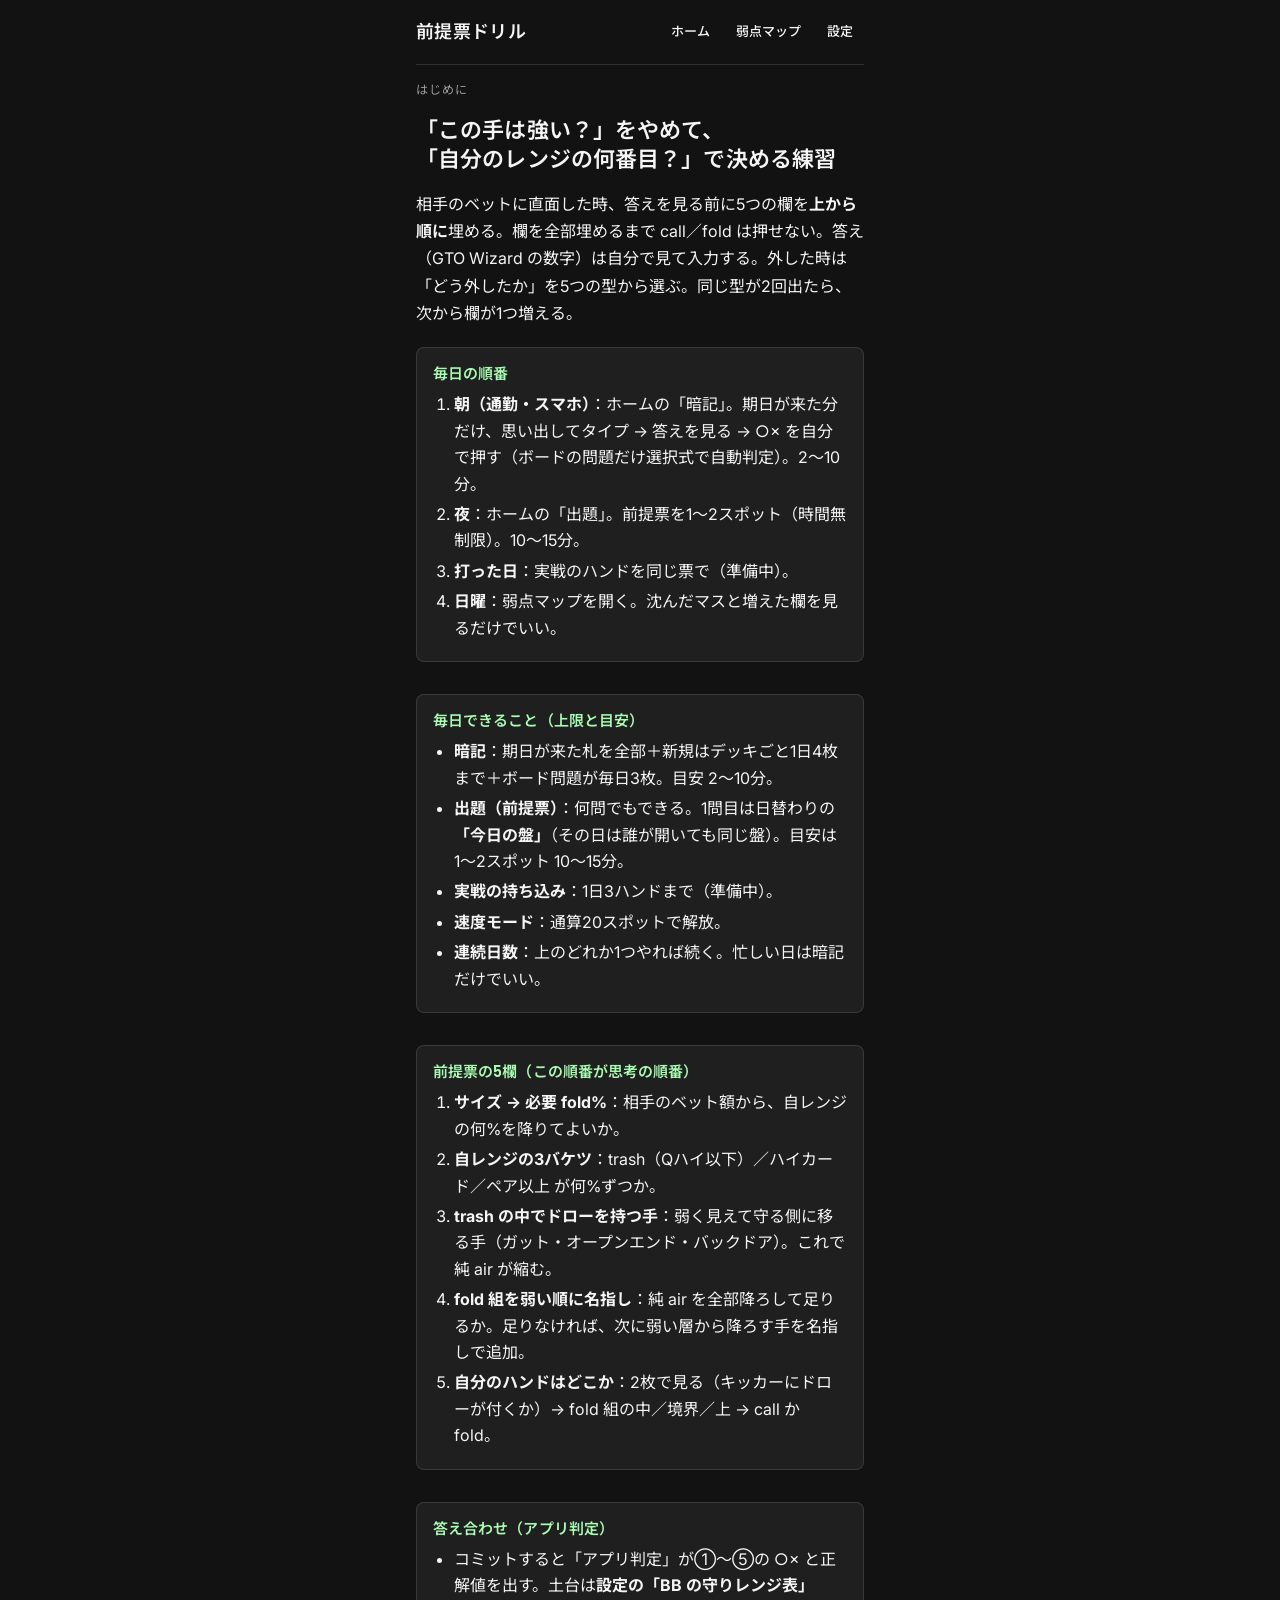
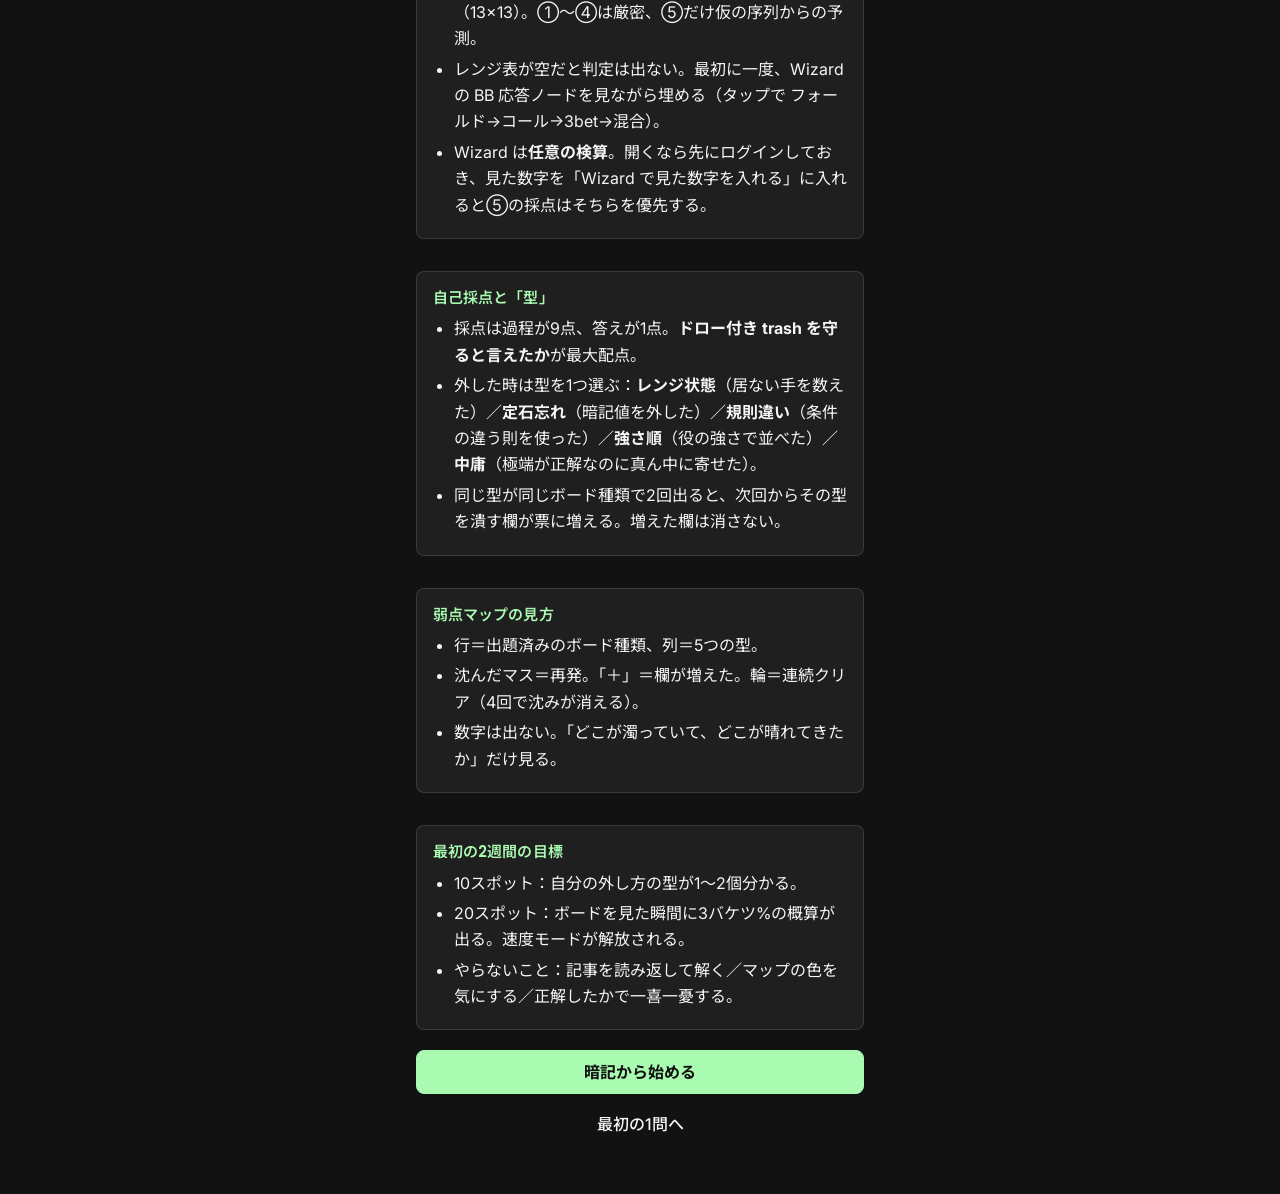
==== commit 633157d1: "premise-drill: 「毎日できること（上限と目安）」をガイドに明記（v20） 暗記の1日上限（新規4枚/デッキ＋ボード3枚）、出題は無制限で1問目が「今日の盤」、 実戦3ハンド/日（準備中）" ====
--- a/premise-drill/index.html
+++ b/premise-drill/index.html
@@ -23,15 +23,15 @@
 <link rel="stylesheet" href="https://fonts.googleapis.com/css2?family=Inter:wght@400;500;600;700&amp;family=Poppins:wght@500;600;700&amp;family=Noto+Sans+JP:wght@400;500;700&amp;display=swap">
 
 <!-- CSS 読込順（SPEC ⑫）：tokens → app → ui-* -->
-<link rel="stylesheet" href="css/tokens.css?v=18">
-<link rel="stylesheet" href="css/app.css?v=18">
-<link rel="stylesheet" href="css/ui-home.css?v=18">
-<link rel="stylesheet" href="css/ui-guide.css?v=18">
-<link rel="stylesheet" href="css/ui-drill.css?v=18">
-<link rel="stylesheet" href="css/ui-truth.css?v=18">
-<link rel="stylesheet" href="css/ui-map.css?v=18">
-<link rel="stylesheet" href="css/ui-settings.css?v=18">
-<link rel="stylesheet" href="css/ui-memo.css?v=18">
+<link rel="stylesheet" href="css/tokens.css?v=20">
+<link rel="stylesheet" href="css/app.css?v=20">
+<link rel="stylesheet" href="css/ui-home.css?v=20">
+<link rel="stylesheet" href="css/ui-guide.css?v=20">
+<link rel="stylesheet" href="css/ui-drill.css?v=20">
+<link rel="stylesheet" href="css/ui-truth.css?v=20">
+<link rel="stylesheet" href="css/ui-map.css?v=20">
+<link rel="stylesheet" href="css/ui-settings.css?v=20">
+<link rel="stylesheet" href="css/ui-memo.css?v=20">
 </head>
 <body data-view="home">
 <div class="pd-app">
@@ -48,26 +48,26 @@
 <noscript><p class="pd-card">このアプリは JavaScript が必要です。</p></noscript>
 
 <!-- JS 読込順（SPEC ⑫・SPEC-memo ⑦）：util → cards → range-data → range → generator → sheet → wizard → gaps → localjudge → store → judge → memo → ui/* → app -->
-<script src="js/util.js?v=18"></script>
-<script src="js/cards.js?v=18"></script>
-<script src="js/range-data.js?v=18"></script>
-<script src="js/range.js?v=18"></script>
-<script src="js/generator.js?v=18"></script>
-<script src="js/sheet.js?v=18"></script>
-<script src="js/wizard.js?v=18"></script>
-<script src="js/gaps.js?v=18"></script>
-<script src="js/localjudge.js?v=18"></script>
-<script src="js/store.js?v=18"></script>
-<script src="js/judge.js?v=18"></script>
-<script src="js/memo.js?v=18"></script>
-<script src="js/ui/memo.js?v=18"></script>
-<script src="js/ui/guide.js?v=18"></script>
-<script src="js/ui/home.js?v=18"></script>
-<script src="js/ui/drill.js?v=18"></script>
-<script src="js/ui/truth.js?v=18"></script>
-<script src="js/ui/map.js?v=18"></script>
-<script src="js/ui/settings.js?v=18"></script>
-<script src="js/app.js?v=18"></script>
+<script src="js/util.js?v=20"></script>
+<script src="js/cards.js?v=20"></script>
+<script src="js/range-data.js?v=20"></script>
+<script src="js/range.js?v=20"></script>
+<script src="js/generator.js?v=20"></script>
+<script src="js/sheet.js?v=20"></script>
+<script src="js/wizard.js?v=20"></script>
+<script src="js/gaps.js?v=20"></script>
+<script src="js/localjudge.js?v=20"></script>
+<script src="js/store.js?v=20"></script>
+<script src="js/judge.js?v=20"></script>
+<script src="js/memo.js?v=20"></script>
+<script src="js/ui/memo.js?v=20"></script>
+<script src="js/ui/guide.js?v=20"></script>
+<script src="js/ui/home.js?v=20"></script>
+<script src="js/ui/drill.js?v=20"></script>
+<script src="js/ui/truth.js?v=20"></script>
+<script src="js/ui/map.js?v=20"></script>
+<script src="js/ui/settings.js?v=20"></script>
+<script src="js/app.js?v=20"></script>
 <script>
 // service worker 登録（https / localhost のみ。file:// では何もしない）
 if ('serviceWorker' in navigator && (location.protocol === 'https:' || location.hostname === 'localhost')) {
--- a/premise-drill/css/ui-home.css
+++ b/premise-drill/css/ui-home.css
@@ -167,3 +167,17 @@
   border-radius: var(--r-sm);
   color: var(--settle);
 }
+
+/* 連続日数・通算（静かな1行） */
+.pd-home-streak { margin: -2px 0 6px; }
+.pd-home-order-foot { margin: 8px 0 0; }
+.pd-home-order-more {
+  margin-left: 8px;
+  padding: 0;
+  border: 0;
+  background: transparent;
+  color: var(--truth);
+  font-size: inherit;
+  text-decoration: underline;
+  text-underline-offset: 3px;
+}
--- a/premise-drill/css/ui-memo.css
+++ b/premise-drill/css/ui-memo.css
@@ -163,3 +163,5 @@
 .pd-memo-empty {
   text-align: center;
 }
+
+.pd-memo-streak { margin: -4px 0 4px; }
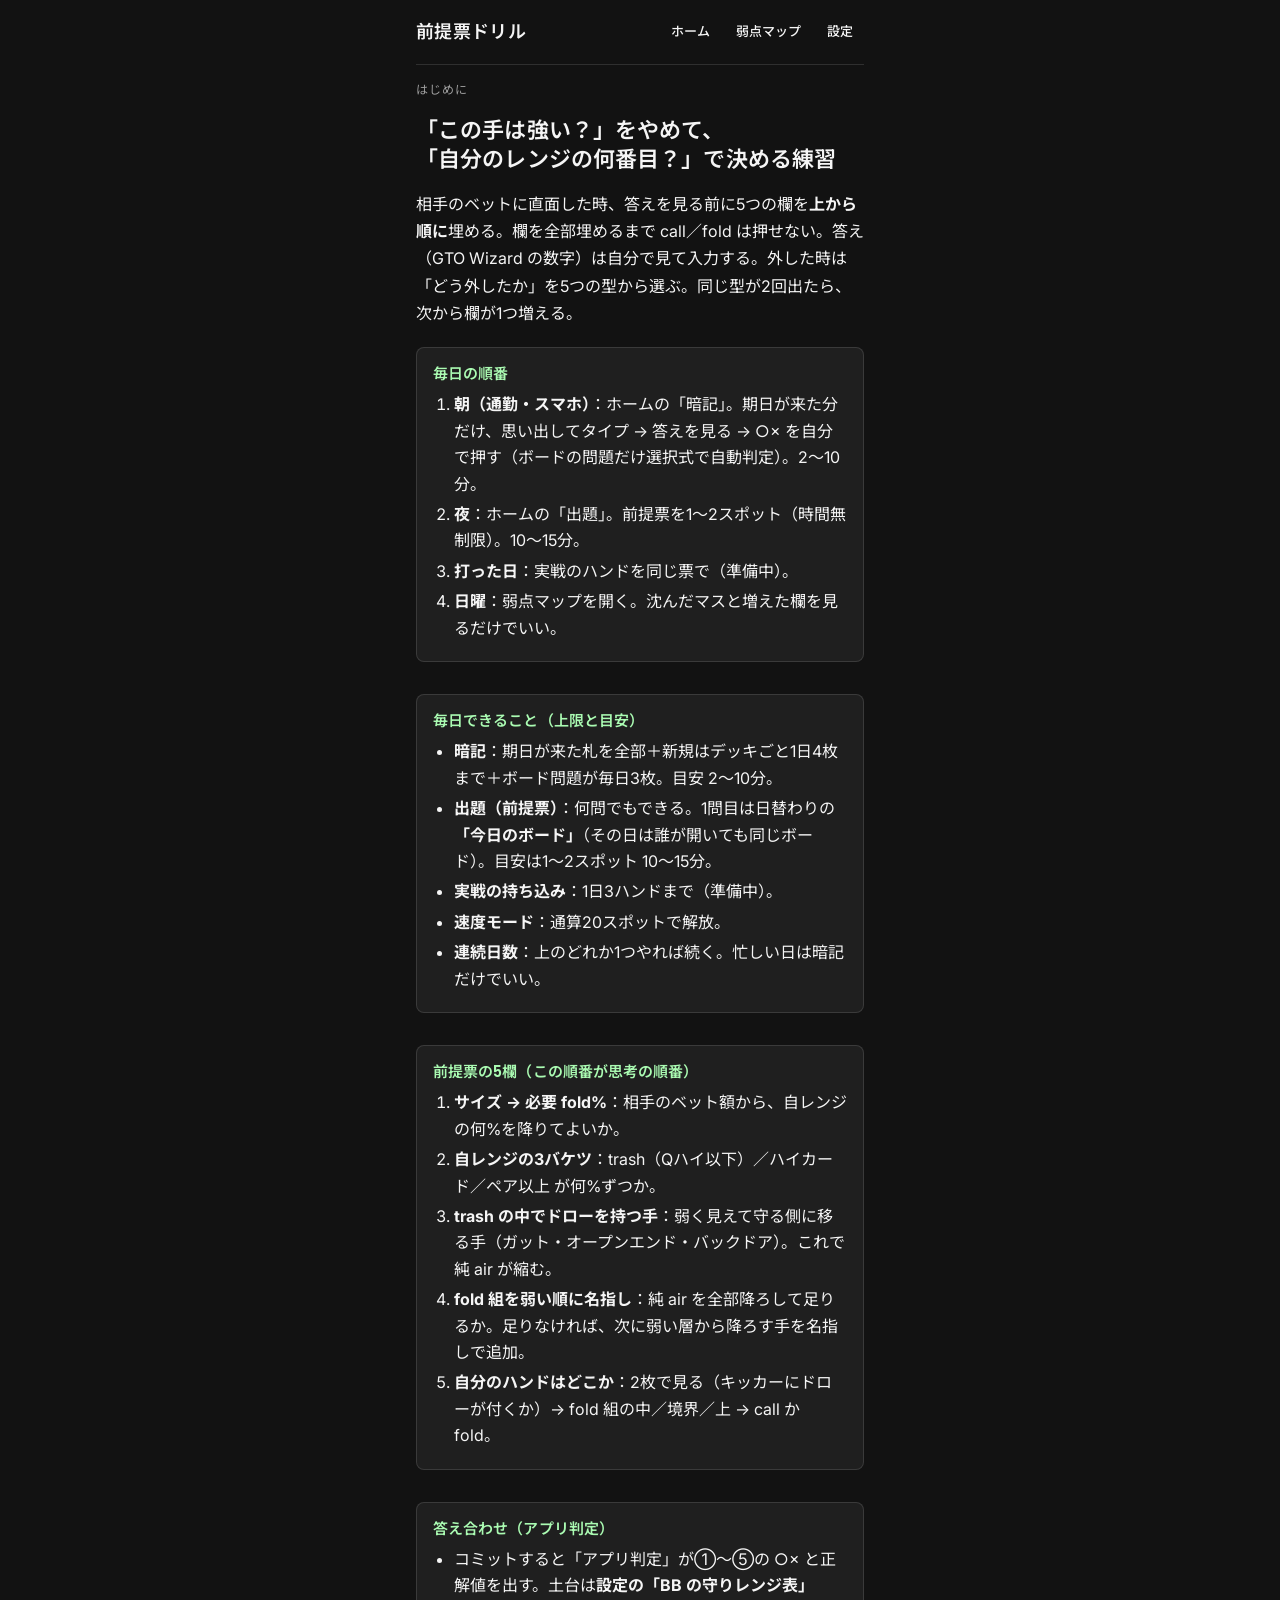
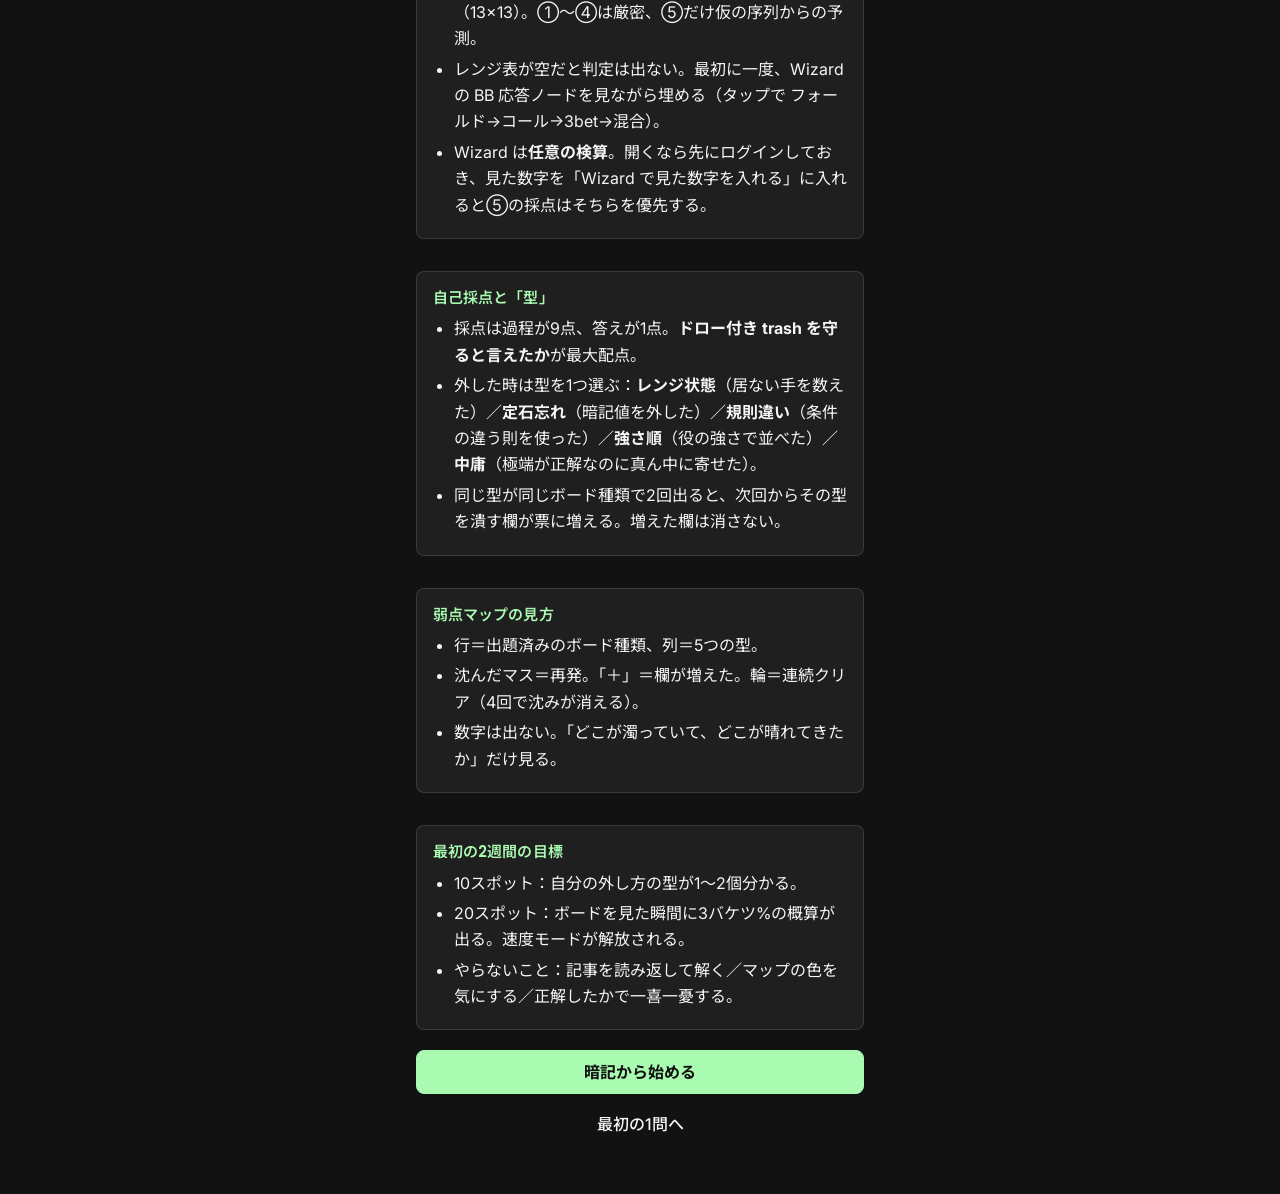
==== commit dd8673a0: "premise-drill: 表記「盤」→「ボード」に統一（v21） Co-Authored-By: Claude Fable 5 <noreply@anthropic.com>" ====
--- a/premise-drill/index.html
+++ b/premise-drill/index.html
@@ -23,15 +23,15 @@
 <link rel="stylesheet" href="https://fonts.googleapis.com/css2?family=Inter:wght@400;500;600;700&amp;family=Poppins:wght@500;600;700&amp;family=Noto+Sans+JP:wght@400;500;700&amp;display=swap">
 
 <!-- CSS 読込順（SPEC ⑫）：tokens → app → ui-* -->
-<link rel="stylesheet" href="css/tokens.css?v=20">
-<link rel="stylesheet" href="css/app.css?v=20">
-<link rel="stylesheet" href="css/ui-home.css?v=20">
-<link rel="stylesheet" href="css/ui-guide.css?v=20">
-<link rel="stylesheet" href="css/ui-drill.css?v=20">
-<link rel="stylesheet" href="css/ui-truth.css?v=20">
-<link rel="stylesheet" href="css/ui-map.css?v=20">
-<link rel="stylesheet" href="css/ui-settings.css?v=20">
-<link rel="stylesheet" href="css/ui-memo.css?v=20">
+<link rel="stylesheet" href="css/tokens.css?v=21">
+<link rel="stylesheet" href="css/app.css?v=21">
+<link rel="stylesheet" href="css/ui-home.css?v=21">
+<link rel="stylesheet" href="css/ui-guide.css?v=21">
+<link rel="stylesheet" href="css/ui-drill.css?v=21">
+<link rel="stylesheet" href="css/ui-truth.css?v=21">
+<link rel="stylesheet" href="css/ui-map.css?v=21">
+<link rel="stylesheet" href="css/ui-settings.css?v=21">
+<link rel="stylesheet" href="css/ui-memo.css?v=21">
 </head>
 <body data-view="home">
 <div class="pd-app">
@@ -48,26 +48,26 @@
 <noscript><p class="pd-card">このアプリは JavaScript が必要です。</p></noscript>
 
 <!-- JS 読込順（SPEC ⑫・SPEC-memo ⑦）：util → cards → range-data → range → generator → sheet → wizard → gaps → localjudge → store → judge → memo → ui/* → app -->
-<script src="js/util.js?v=20"></script>
-<script src="js/cards.js?v=20"></script>
-<script src="js/range-data.js?v=20"></script>
-<script src="js/range.js?v=20"></script>
-<script src="js/generator.js?v=20"></script>
-<script src="js/sheet.js?v=20"></script>
-<script src="js/wizard.js?v=20"></script>
-<script src="js/gaps.js?v=20"></script>
-<script src="js/localjudge.js?v=20"></script>
-<script src="js/store.js?v=20"></script>
-<script src="js/judge.js?v=20"></script>
-<script src="js/memo.js?v=20"></script>
-<script src="js/ui/memo.js?v=20"></script>
-<script src="js/ui/guide.js?v=20"></script>
-<script src="js/ui/home.js?v=20"></script>
-<script src="js/ui/drill.js?v=20"></script>
-<script src="js/ui/truth.js?v=20"></script>
-<script src="js/ui/map.js?v=20"></script>
-<script src="js/ui/settings.js?v=20"></script>
-<script src="js/app.js?v=20"></script>
+<script src="js/util.js?v=21"></script>
+<script src="js/cards.js?v=21"></script>
+<script src="js/range-data.js?v=21"></script>
+<script src="js/range.js?v=21"></script>
+<script src="js/generator.js?v=21"></script>
+<script src="js/sheet.js?v=21"></script>
+<script src="js/wizard.js?v=21"></script>
+<script src="js/gaps.js?v=21"></script>
+<script src="js/localjudge.js?v=21"></script>
+<script src="js/store.js?v=21"></script>
+<script src="js/judge.js?v=21"></script>
+<script src="js/memo.js?v=21"></script>
+<script src="js/ui/memo.js?v=21"></script>
+<script src="js/ui/guide.js?v=21"></script>
+<script src="js/ui/home.js?v=21"></script>
+<script src="js/ui/drill.js?v=21"></script>
+<script src="js/ui/truth.js?v=21"></script>
+<script src="js/ui/map.js?v=21"></script>
+<script src="js/ui/settings.js?v=21"></script>
+<script src="js/app.js?v=21"></script>
 <script>
 // service worker 登録（https / localhost のみ。file:// では何もしない）
 if ('serviceWorker' in navigator && (location.protocol === 'https:' || location.hostname === 'localhost')) {
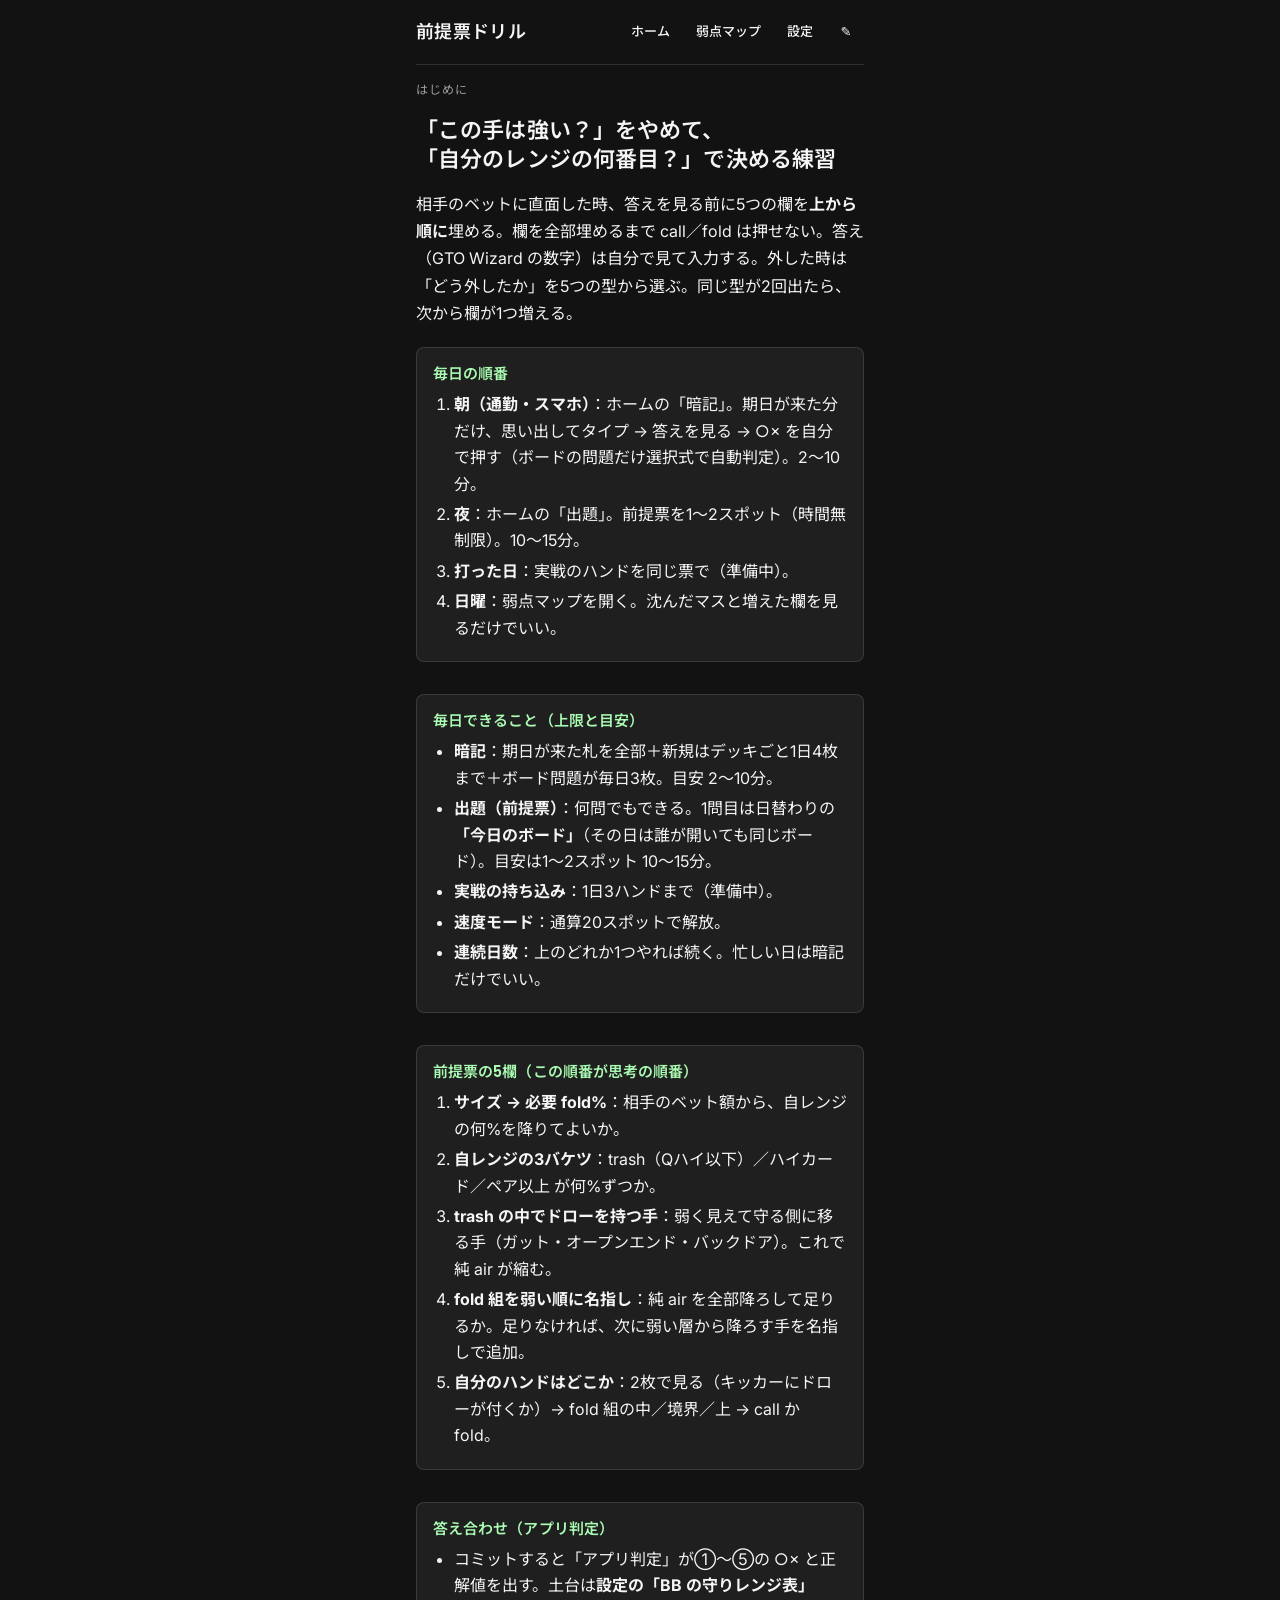
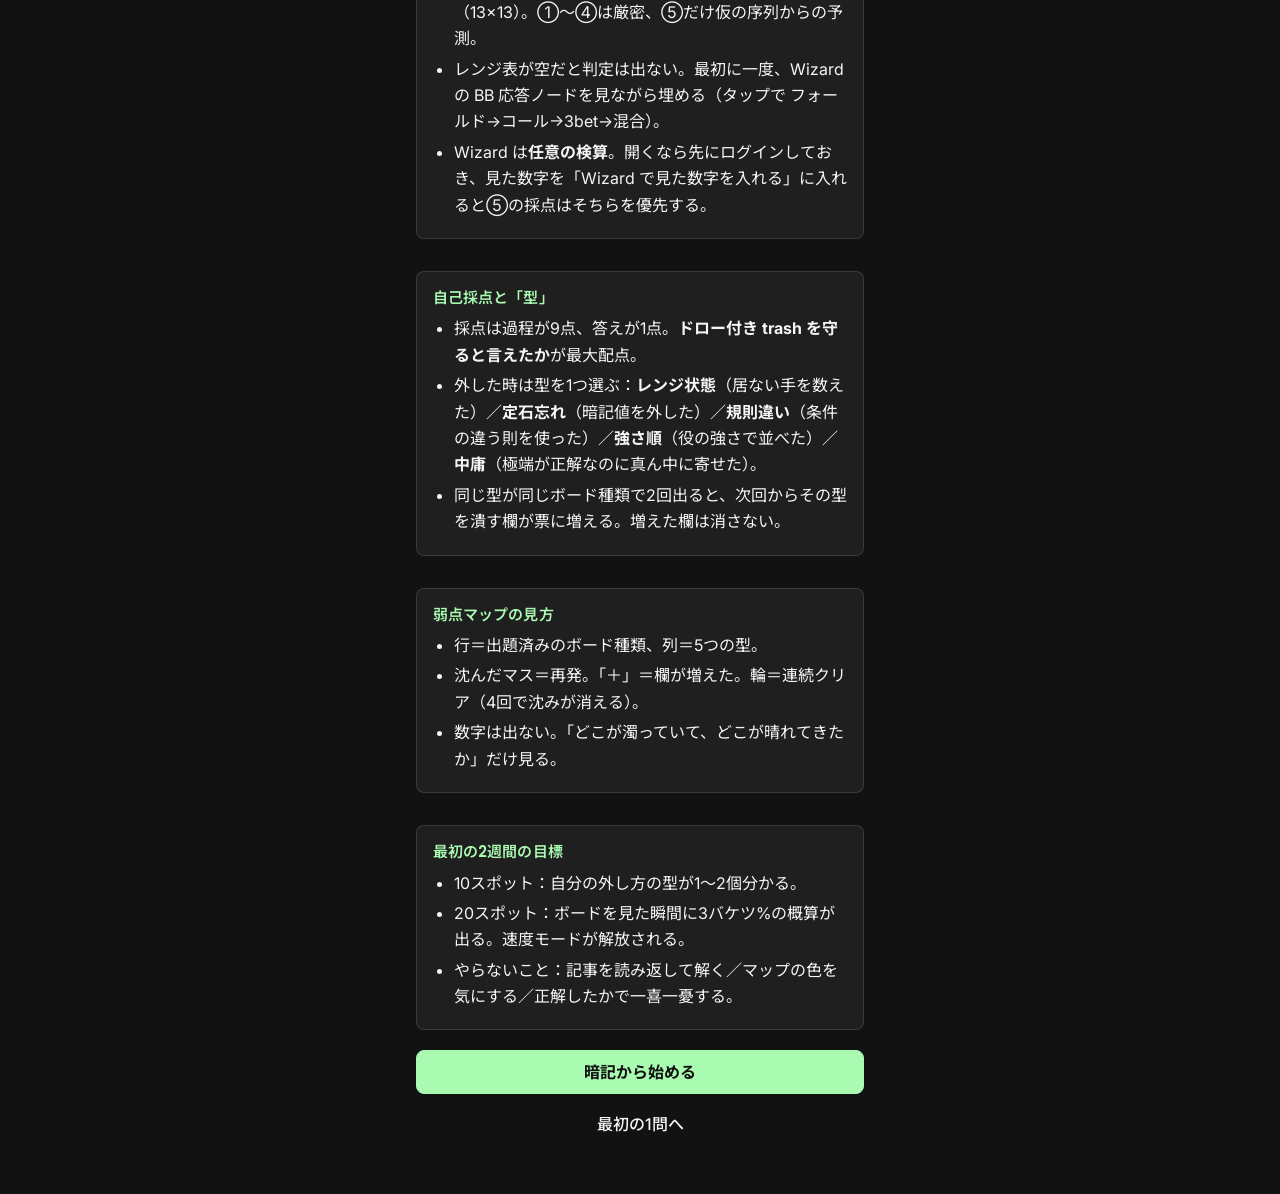
==== commit 8ec50fd4: "premise-drill: 開発コメント（✎）を追加（v22） どの画面でもヘッダーの ✎ から一言メモ（画面・ボード・カード名を自動添付、localStorage）。 設定の「開発コメント」に一覧" ====
--- a/premise-drill/index.html
+++ b/premise-drill/index.html
@@ -23,15 +23,15 @@
 <link rel="stylesheet" href="https://fonts.googleapis.com/css2?family=Inter:wght@400;500;600;700&amp;family=Poppins:wght@500;600;700&amp;family=Noto+Sans+JP:wght@400;500;700&amp;display=swap">
 
 <!-- CSS 読込順（SPEC ⑫）：tokens → app → ui-* -->
-<link rel="stylesheet" href="css/tokens.css?v=21">
-<link rel="stylesheet" href="css/app.css?v=21">
-<link rel="stylesheet" href="css/ui-home.css?v=21">
-<link rel="stylesheet" href="css/ui-guide.css?v=21">
-<link rel="stylesheet" href="css/ui-drill.css?v=21">
-<link rel="stylesheet" href="css/ui-truth.css?v=21">
-<link rel="stylesheet" href="css/ui-map.css?v=21">
-<link rel="stylesheet" href="css/ui-settings.css?v=21">
-<link rel="stylesheet" href="css/ui-memo.css?v=21">
+<link rel="stylesheet" href="css/tokens.css?v=22">
+<link rel="stylesheet" href="css/app.css?v=22">
+<link rel="stylesheet" href="css/ui-home.css?v=22">
+<link rel="stylesheet" href="css/ui-guide.css?v=22">
+<link rel="stylesheet" href="css/ui-drill.css?v=22">
+<link rel="stylesheet" href="css/ui-truth.css?v=22">
+<link rel="stylesheet" href="css/ui-map.css?v=22">
+<link rel="stylesheet" href="css/ui-settings.css?v=22">
+<link rel="stylesheet" href="css/ui-memo.css?v=22">
 </head>
 <body data-view="home">
 <div class="pd-app">
@@ -41,6 +41,7 @@
       <button type="button" class="pd-btn pd-btn-ghost" data-go="home">ホーム</button>
       <button type="button" class="pd-btn pd-btn-ghost" data-go="map">弱点マップ</button>
       <button type="button" class="pd-btn pd-btn-ghost" data-go="settings">設定</button>
+      <button type="button" class="pd-btn pd-btn-ghost pd-fb-open" data-act="feedback" aria-label="開発コメントを書く">✎</button>
     </nav>
   </header>
   <main id="pd-root"></main>
@@ -48,26 +49,26 @@
 <noscript><p class="pd-card">このアプリは JavaScript が必要です。</p></noscript>
 
 <!-- JS 読込順（SPEC ⑫・SPEC-memo ⑦）：util → cards → range-data → range → generator → sheet → wizard → gaps → localjudge → store → judge → memo → ui/* → app -->
-<script src="js/util.js?v=21"></script>
-<script src="js/cards.js?v=21"></script>
-<script src="js/range-data.js?v=21"></script>
-<script src="js/range.js?v=21"></script>
-<script src="js/generator.js?v=21"></script>
-<script src="js/sheet.js?v=21"></script>
-<script src="js/wizard.js?v=21"></script>
-<script src="js/gaps.js?v=21"></script>
-<script src="js/localjudge.js?v=21"></script>
-<script src="js/store.js?v=21"></script>
-<script src="js/judge.js?v=21"></script>
-<script src="js/memo.js?v=21"></script>
-<script src="js/ui/memo.js?v=21"></script>
-<script src="js/ui/guide.js?v=21"></script>
-<script src="js/ui/home.js?v=21"></script>
-<script src="js/ui/drill.js?v=21"></script>
-<script src="js/ui/truth.js?v=21"></script>
-<script src="js/ui/map.js?v=21"></script>
-<script src="js/ui/settings.js?v=21"></script>
-<script src="js/app.js?v=21"></script>
+<script src="js/util.js?v=22"></script>
+<script src="js/cards.js?v=22"></script>
+<script src="js/range-data.js?v=22"></script>
+<script src="js/range.js?v=22"></script>
+<script src="js/generator.js?v=22"></script>
+<script src="js/sheet.js?v=22"></script>
+<script src="js/wizard.js?v=22"></script>
+<script src="js/gaps.js?v=22"></script>
+<script src="js/localjudge.js?v=22"></script>
+<script src="js/store.js?v=22"></script>
+<script src="js/judge.js?v=22"></script>
+<script src="js/memo.js?v=22"></script>
+<script src="js/ui/memo.js?v=22"></script>
+<script src="js/ui/guide.js?v=22"></script>
+<script src="js/ui/home.js?v=22"></script>
+<script src="js/ui/drill.js?v=22"></script>
+<script src="js/ui/truth.js?v=22"></script>
+<script src="js/ui/map.js?v=22"></script>
+<script src="js/ui/settings.js?v=22"></script>
+<script src="js/app.js?v=22"></script>
 <script>
 // service worker 登録（https / localhost のみ。file:// では何もしない）
 if ('serviceWorker' in navigator && (location.protocol === 'https:' || location.hostname === 'localhost')) {
--- a/premise-drill/css/app.css
+++ b/premise-drill/css/app.css
@@ -427,6 +427,40 @@
   background-repeat: no-repeat;
 }
 
+/* ---------- 開発コメント（✎ オーバーレイ） ---------- */
+.pd-fb-open {
+  min-width: 36px;
+  padding: 0 8px;
+  font-size: 16px;
+}
+
+.pd-fb-overlay {
+  position: fixed;
+  inset: 0;
+  z-index: 70;
+  display: flex;
+  align-items: flex-end;
+  justify-content: center;
+  background: rgba(0, 0, 0, 0.55);
+}
+
+.pd-fb-sheet {
+  width: 100%;
+  max-width: 480px;
+  margin: 0 8px calc(16px + env(safe-area-inset-bottom));
+  box-shadow: var(--shadow);
+}
+
+.pd-fb-text {
+  margin: var(--gap-1) 0;
+}
+
+.pd-fb-btns {
+  display: flex;
+  justify-content: flex-end;
+  gap: var(--gap-1);
+}
+
 /* ---------- トースト ---------- */
 .pd-toast {
   position: fixed;
--- a/premise-drill/css/ui-settings.css
+++ b/premise-drill/css/ui-settings.css
@@ -413,3 +413,38 @@
   margin: 0;
   text-align: center;
 }
+
+/* ---- 開発コメント ---- */
+.pd-settings-fb-list {
+  list-style: none;
+  margin: 0 0 var(--gap-1);
+  padding: 0;
+  display: flex;
+  flex-direction: column;
+  gap: 6px;
+}
+
+.pd-settings-fb-item {
+  display: flex;
+  align-items: flex-start;
+  gap: 8px;
+  padding: 8px 10px;
+  border: 1px solid var(--line);
+  border-radius: var(--r-sm);
+  background: var(--surface-2);
+}
+
+.pd-settings-fb-main {
+  display: flex;
+  flex-direction: column;
+  gap: 2px;
+  min-width: 0;
+  flex: 1 1 auto;
+}
+
+.pd-settings-fb-del {
+  flex: none;
+  min-height: 32px;
+  min-width: 32px;
+  padding: 0;
+}
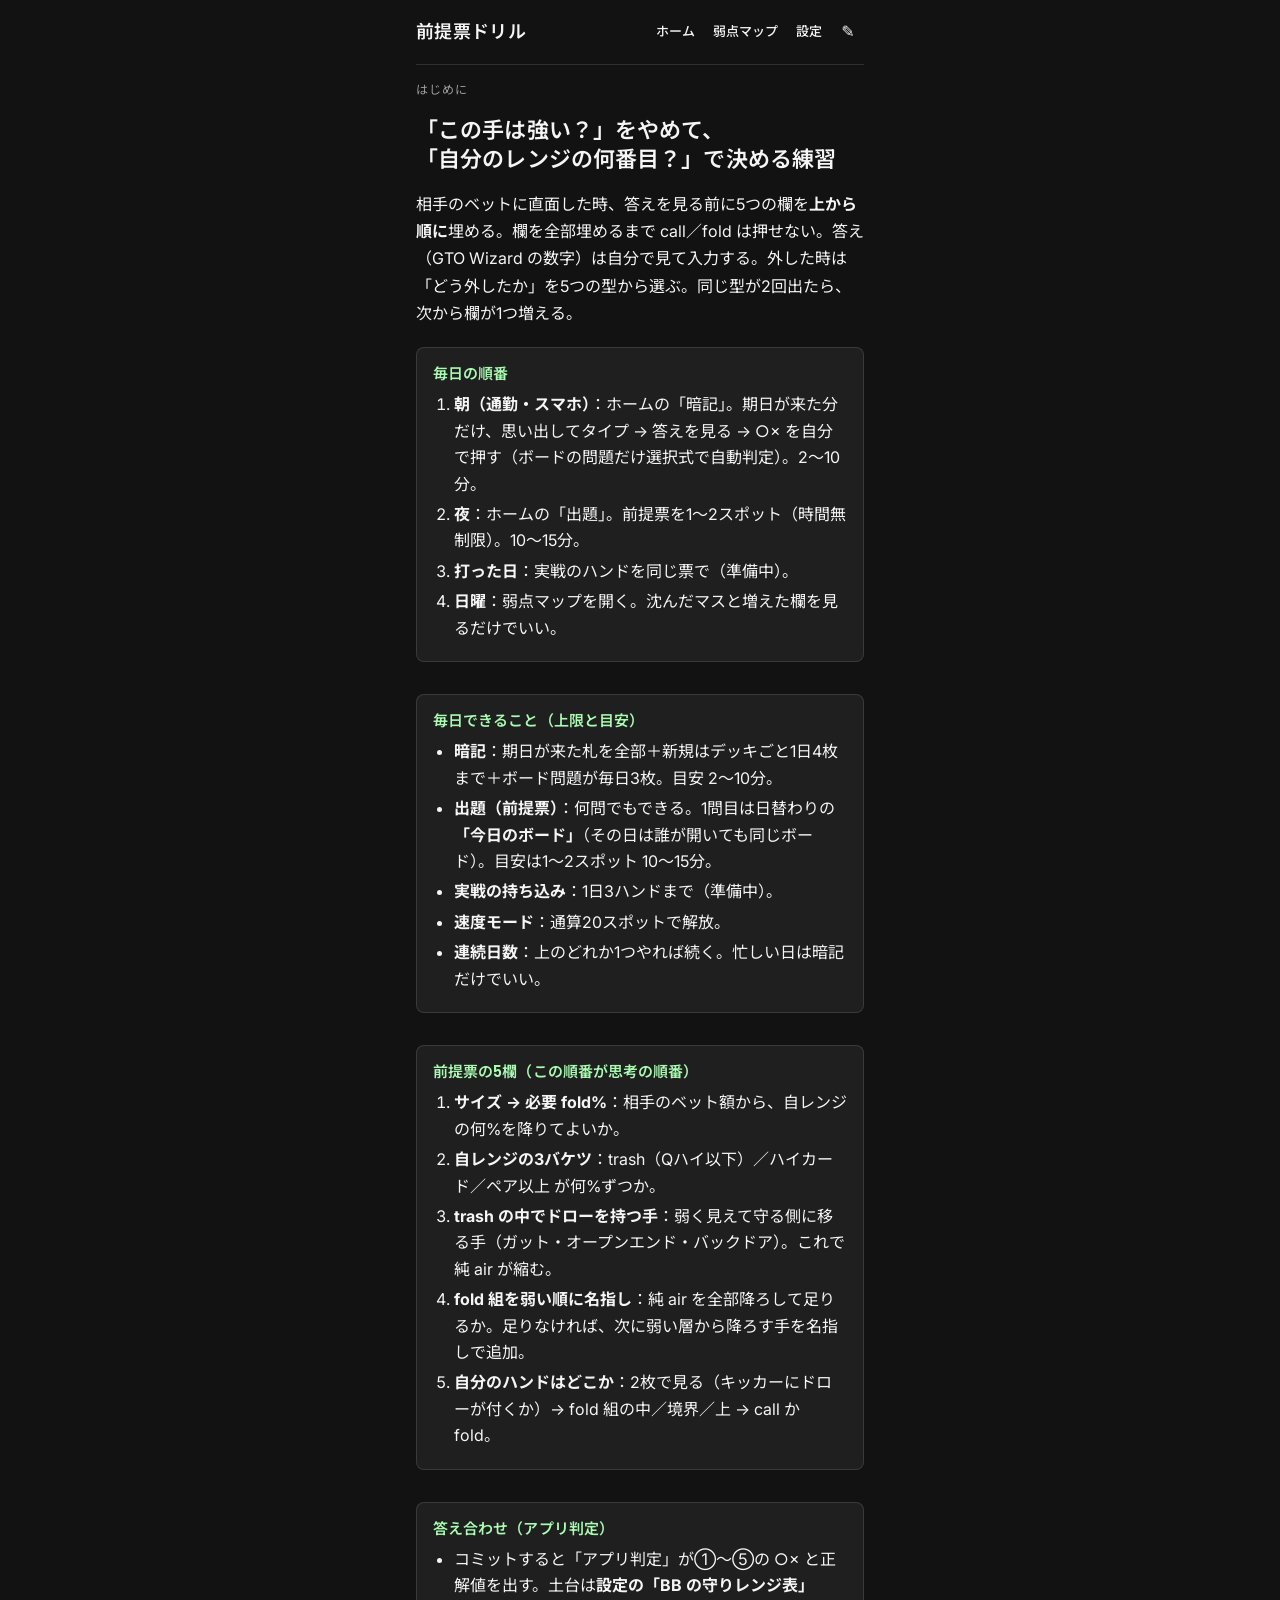
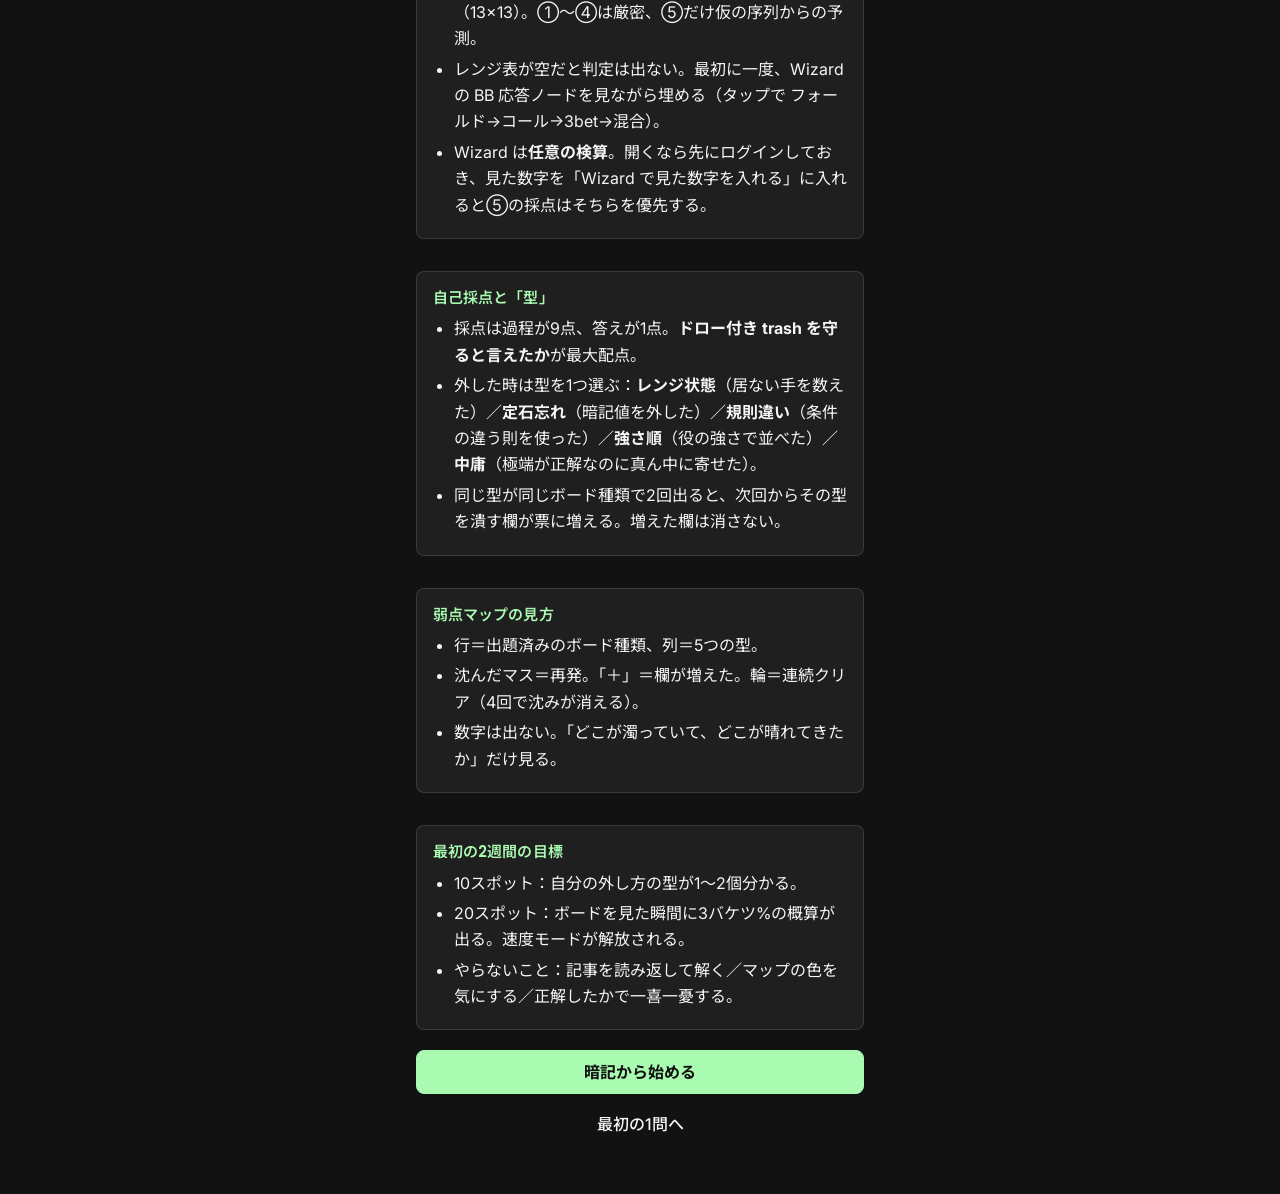
==== commit 88849cb2: "premise-drill: ヘッダーが4ボタンで折り返して崩れるのを修正（v23） タイトルとナビを nowrap にし、390px 未満では文字と余白を一段詰めて1行に収める。  Co-Autho" ====
--- a/premise-drill/index.html
+++ b/premise-drill/index.html
@@ -23,15 +23,15 @@
 <link rel="stylesheet" href="https://fonts.googleapis.com/css2?family=Inter:wght@400;500;600;700&amp;family=Poppins:wght@500;600;700&amp;family=Noto+Sans+JP:wght@400;500;700&amp;display=swap">
 
 <!-- CSS 読込順（SPEC ⑫）：tokens → app → ui-* -->
-<link rel="stylesheet" href="css/tokens.css?v=22">
-<link rel="stylesheet" href="css/app.css?v=22">
-<link rel="stylesheet" href="css/ui-home.css?v=22">
-<link rel="stylesheet" href="css/ui-guide.css?v=22">
-<link rel="stylesheet" href="css/ui-drill.css?v=22">
-<link rel="stylesheet" href="css/ui-truth.css?v=22">
-<link rel="stylesheet" href="css/ui-map.css?v=22">
-<link rel="stylesheet" href="css/ui-settings.css?v=22">
-<link rel="stylesheet" href="css/ui-memo.css?v=22">
+<link rel="stylesheet" href="css/tokens.css?v=23">
+<link rel="stylesheet" href="css/app.css?v=23">
+<link rel="stylesheet" href="css/ui-home.css?v=23">
+<link rel="stylesheet" href="css/ui-guide.css?v=23">
+<link rel="stylesheet" href="css/ui-drill.css?v=23">
+<link rel="stylesheet" href="css/ui-truth.css?v=23">
+<link rel="stylesheet" href="css/ui-map.css?v=23">
+<link rel="stylesheet" href="css/ui-settings.css?v=23">
+<link rel="stylesheet" href="css/ui-memo.css?v=23">
 </head>
 <body data-view="home">
 <div class="pd-app">
@@ -49,26 +49,26 @@
 <noscript><p class="pd-card">このアプリは JavaScript が必要です。</p></noscript>
 
 <!-- JS 読込順（SPEC ⑫・SPEC-memo ⑦）：util → cards → range-data → range → generator → sheet → wizard → gaps → localjudge → store → judge → memo → ui/* → app -->
-<script src="js/util.js?v=22"></script>
-<script src="js/cards.js?v=22"></script>
-<script src="js/range-data.js?v=22"></script>
-<script src="js/range.js?v=22"></script>
-<script src="js/generator.js?v=22"></script>
-<script src="js/sheet.js?v=22"></script>
-<script src="js/wizard.js?v=22"></script>
-<script src="js/gaps.js?v=22"></script>
-<script src="js/localjudge.js?v=22"></script>
-<script src="js/store.js?v=22"></script>
-<script src="js/judge.js?v=22"></script>
-<script src="js/memo.js?v=22"></script>
-<script src="js/ui/memo.js?v=22"></script>
-<script src="js/ui/guide.js?v=22"></script>
-<script src="js/ui/home.js?v=22"></script>
-<script src="js/ui/drill.js?v=22"></script>
-<script src="js/ui/truth.js?v=22"></script>
-<script src="js/ui/map.js?v=22"></script>
-<script src="js/ui/settings.js?v=22"></script>
-<script src="js/app.js?v=22"></script>
+<script src="js/util.js?v=23"></script>
+<script src="js/cards.js?v=23"></script>
+<script src="js/range-data.js?v=23"></script>
+<script src="js/range.js?v=23"></script>
+<script src="js/generator.js?v=23"></script>
+<script src="js/sheet.js?v=23"></script>
+<script src="js/wizard.js?v=23"></script>
+<script src="js/gaps.js?v=23"></script>
+<script src="js/localjudge.js?v=23"></script>
+<script src="js/store.js?v=23"></script>
+<script src="js/judge.js?v=23"></script>
+<script src="js/memo.js?v=23"></script>
+<script src="js/ui/memo.js?v=23"></script>
+<script src="js/ui/guide.js?v=23"></script>
+<script src="js/ui/home.js?v=23"></script>
+<script src="js/ui/drill.js?v=23"></script>
+<script src="js/ui/truth.js?v=23"></script>
+<script src="js/ui/map.js?v=23"></script>
+<script src="js/ui/settings.js?v=23"></script>
+<script src="js/app.js?v=23"></script>
 <script>
 // service worker 登録（https / localhost のみ。file:// では何もしない）
 if ('serviceWorker' in navigator && (location.protocol === 'https:' || location.hostname === 'localhost')) {
--- a/premise-drill/css/app.css
+++ b/premise-drill/css/app.css
@@ -108,17 +108,26 @@
   font-size: 18px;
   margin: 0;
   letter-spacing: 0.02em;
+  white-space: nowrap;
 }
 
 .pd-nav {
   display: flex;
-  gap: 4px;
+  gap: 2px;
+  flex: none;
 }
 
 .pd-nav .pd-btn {
   min-height: 36px;
-  padding: 0 10px;
+  padding: 0 7px;
   font-size: 13px;
+  white-space: nowrap;
+}
+
+/* 390px 未満ではタイトルを少し縮めて1行に収める */
+@media (max-width: 389px) {
+  .pd-title { font-size: 16px; }
+  .pd-nav .pd-btn { padding: 0 5px; font-size: 12px; }
 }
 
 #pd-root {
@@ -428,9 +437,9 @@
 }
 
 /* ---------- 開発コメント（✎ オーバーレイ） ---------- */
-.pd-fb-open {
-  min-width: 36px;
-  padding: 0 8px;
+.pd-nav .pd-fb-open {
+  min-width: 32px;
+  padding: 0 6px;
   font-size: 16px;
 }
 
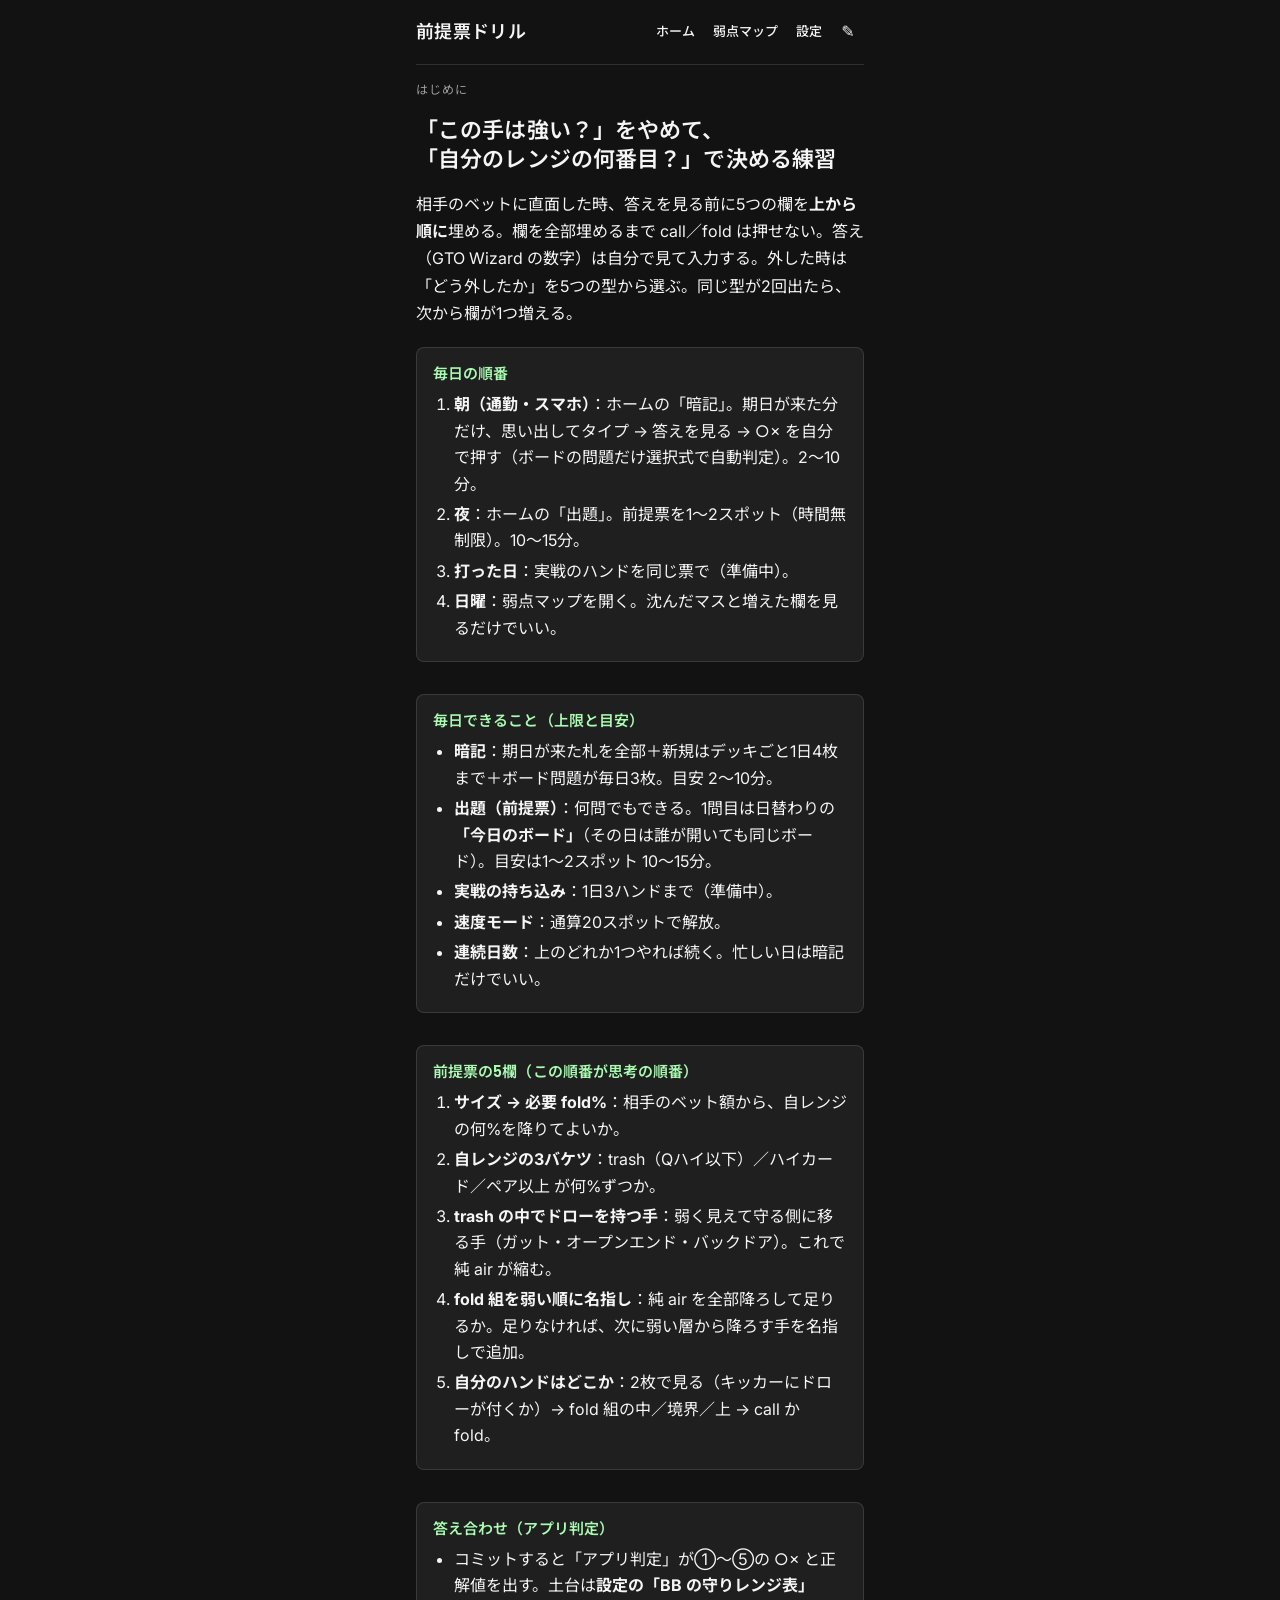
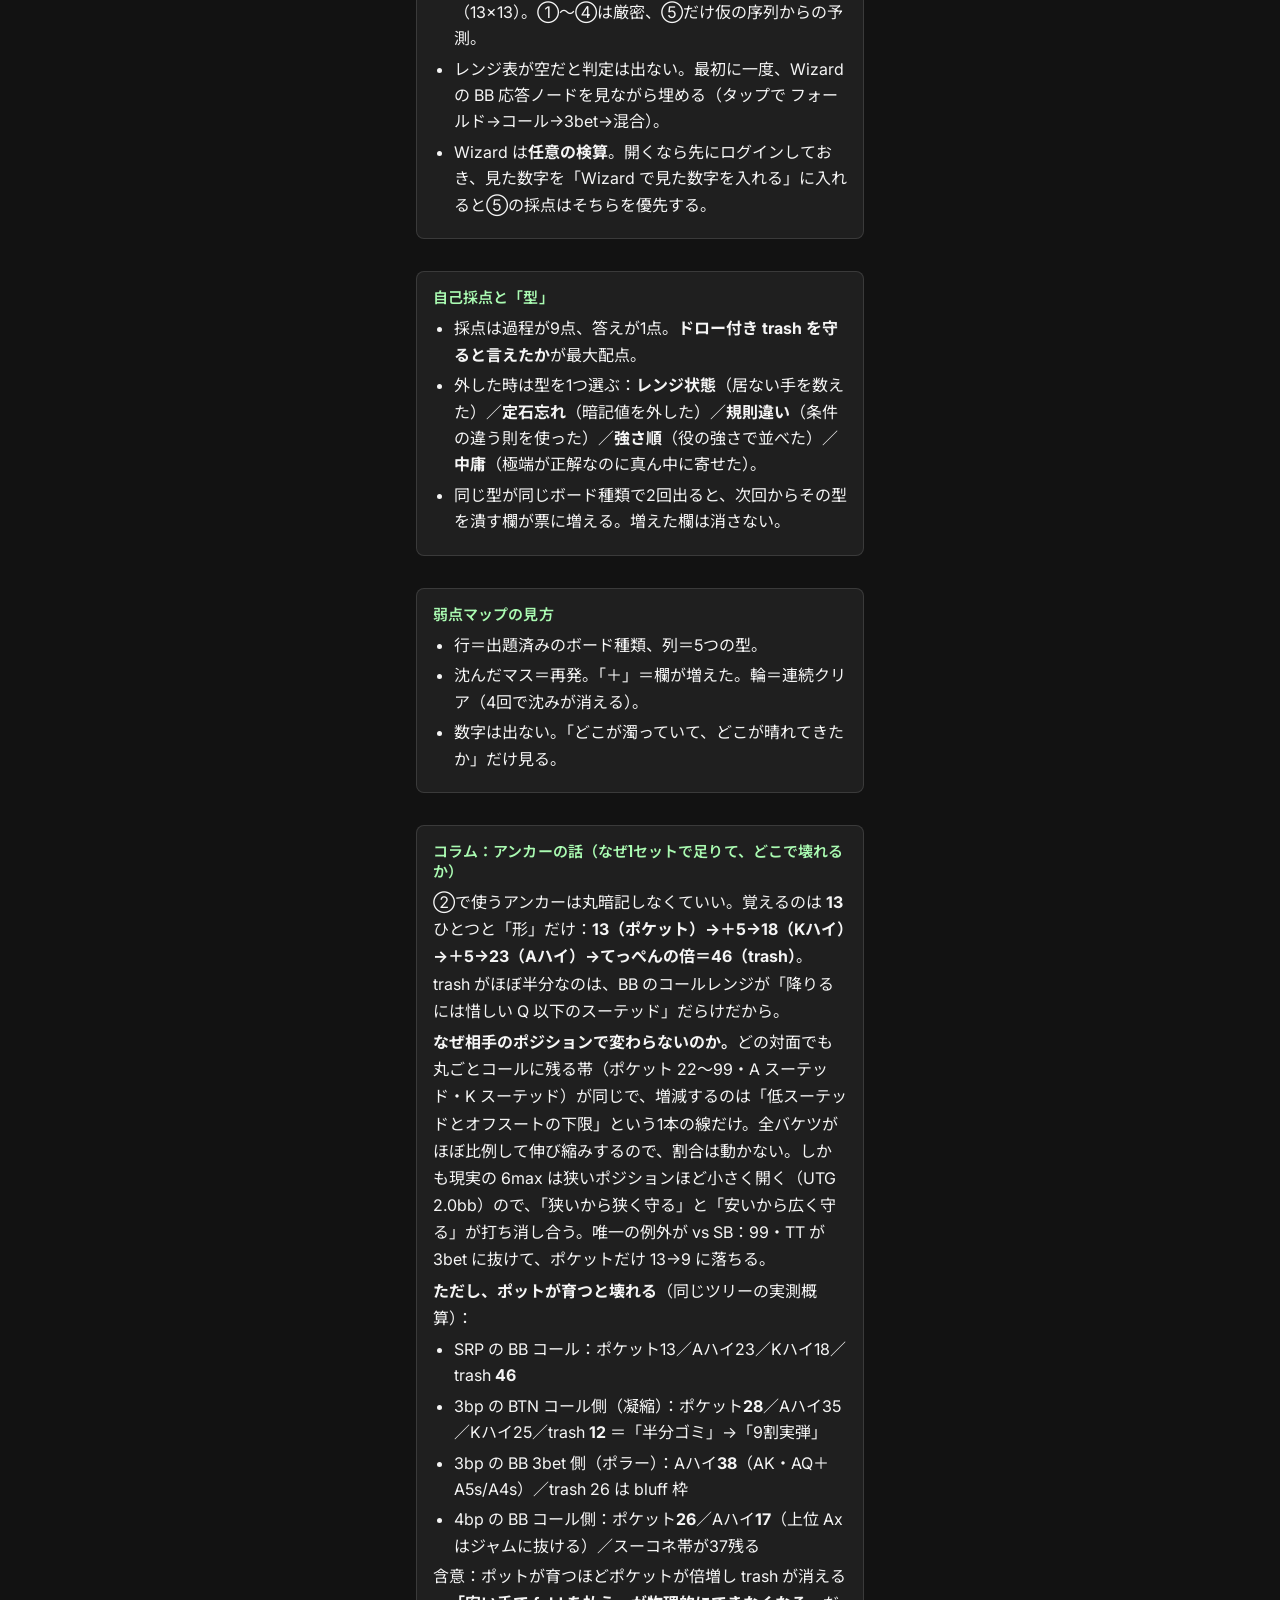
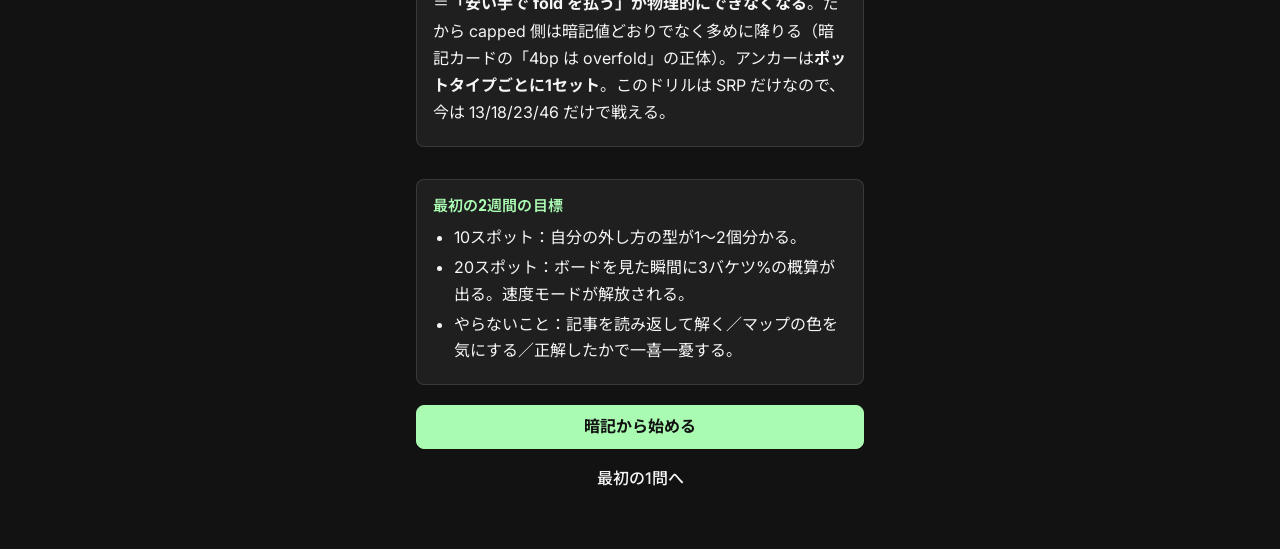
==== commit 36cc5eba: "premise-drill: ガイドにコラム「アンカーの話」を追加（v24） 13→+5→18→+5→23→×2=46 の覚え方、位置不変の理由（飽和帯の共通・境界1本線・ サイズとレンジ幅の相殺・S" ====
--- a/premise-drill/index.html
+++ b/premise-drill/index.html
@@ -23,15 +23,15 @@
 <link rel="stylesheet" href="https://fonts.googleapis.com/css2?family=Inter:wght@400;500;600;700&amp;family=Poppins:wght@500;600;700&amp;family=Noto+Sans+JP:wght@400;500;700&amp;display=swap">
 
 <!-- CSS 読込順（SPEC ⑫）：tokens → app → ui-* -->
-<link rel="stylesheet" href="css/tokens.css?v=23">
-<link rel="stylesheet" href="css/app.css?v=23">
-<link rel="stylesheet" href="css/ui-home.css?v=23">
-<link rel="stylesheet" href="css/ui-guide.css?v=23">
-<link rel="stylesheet" href="css/ui-drill.css?v=23">
-<link rel="stylesheet" href="css/ui-truth.css?v=23">
-<link rel="stylesheet" href="css/ui-map.css?v=23">
-<link rel="stylesheet" href="css/ui-settings.css?v=23">
-<link rel="stylesheet" href="css/ui-memo.css?v=23">
+<link rel="stylesheet" href="css/tokens.css?v=24">
+<link rel="stylesheet" href="css/app.css?v=24">
+<link rel="stylesheet" href="css/ui-home.css?v=24">
+<link rel="stylesheet" href="css/ui-guide.css?v=24">
+<link rel="stylesheet" href="css/ui-drill.css?v=24">
+<link rel="stylesheet" href="css/ui-truth.css?v=24">
+<link rel="stylesheet" href="css/ui-map.css?v=24">
+<link rel="stylesheet" href="css/ui-settings.css?v=24">
+<link rel="stylesheet" href="css/ui-memo.css?v=24">
 </head>
 <body data-view="home">
 <div class="pd-app">
@@ -49,26 +49,26 @@
 <noscript><p class="pd-card">このアプリは JavaScript が必要です。</p></noscript>
 
 <!-- JS 読込順（SPEC ⑫・SPEC-memo ⑦）：util → cards → range-data → range → generator → sheet → wizard → gaps → localjudge → store → judge → memo → ui/* → app -->
-<script src="js/util.js?v=23"></script>
-<script src="js/cards.js?v=23"></script>
-<script src="js/range-data.js?v=23"></script>
-<script src="js/range.js?v=23"></script>
-<script src="js/generator.js?v=23"></script>
-<script src="js/sheet.js?v=23"></script>
-<script src="js/wizard.js?v=23"></script>
-<script src="js/gaps.js?v=23"></script>
-<script src="js/localjudge.js?v=23"></script>
-<script src="js/store.js?v=23"></script>
-<script src="js/judge.js?v=23"></script>
-<script src="js/memo.js?v=23"></script>
-<script src="js/ui/memo.js?v=23"></script>
-<script src="js/ui/guide.js?v=23"></script>
-<script src="js/ui/home.js?v=23"></script>
-<script src="js/ui/drill.js?v=23"></script>
-<script src="js/ui/truth.js?v=23"></script>
-<script src="js/ui/map.js?v=23"></script>
-<script src="js/ui/settings.js?v=23"></script>
-<script src="js/app.js?v=23"></script>
+<script src="js/util.js?v=24"></script>
+<script src="js/cards.js?v=24"></script>
+<script src="js/range-data.js?v=24"></script>
+<script src="js/range.js?v=24"></script>
+<script src="js/generator.js?v=24"></script>
+<script src="js/sheet.js?v=24"></script>
+<script src="js/wizard.js?v=24"></script>
+<script src="js/gaps.js?v=24"></script>
+<script src="js/localjudge.js?v=24"></script>
+<script src="js/store.js?v=24"></script>
+<script src="js/judge.js?v=24"></script>
+<script src="js/memo.js?v=24"></script>
+<script src="js/ui/memo.js?v=24"></script>
+<script src="js/ui/guide.js?v=24"></script>
+<script src="js/ui/home.js?v=24"></script>
+<script src="js/ui/drill.js?v=24"></script>
+<script src="js/ui/truth.js?v=24"></script>
+<script src="js/ui/map.js?v=24"></script>
+<script src="js/ui/settings.js?v=24"></script>
+<script src="js/app.js?v=24"></script>
 <script>
 // service worker 登録（https / localhost のみ。file:// では何もしない）
 if ('serviceWorker' in navigator && (location.protocol === 'https:' || location.hostname === 'localhost')) {
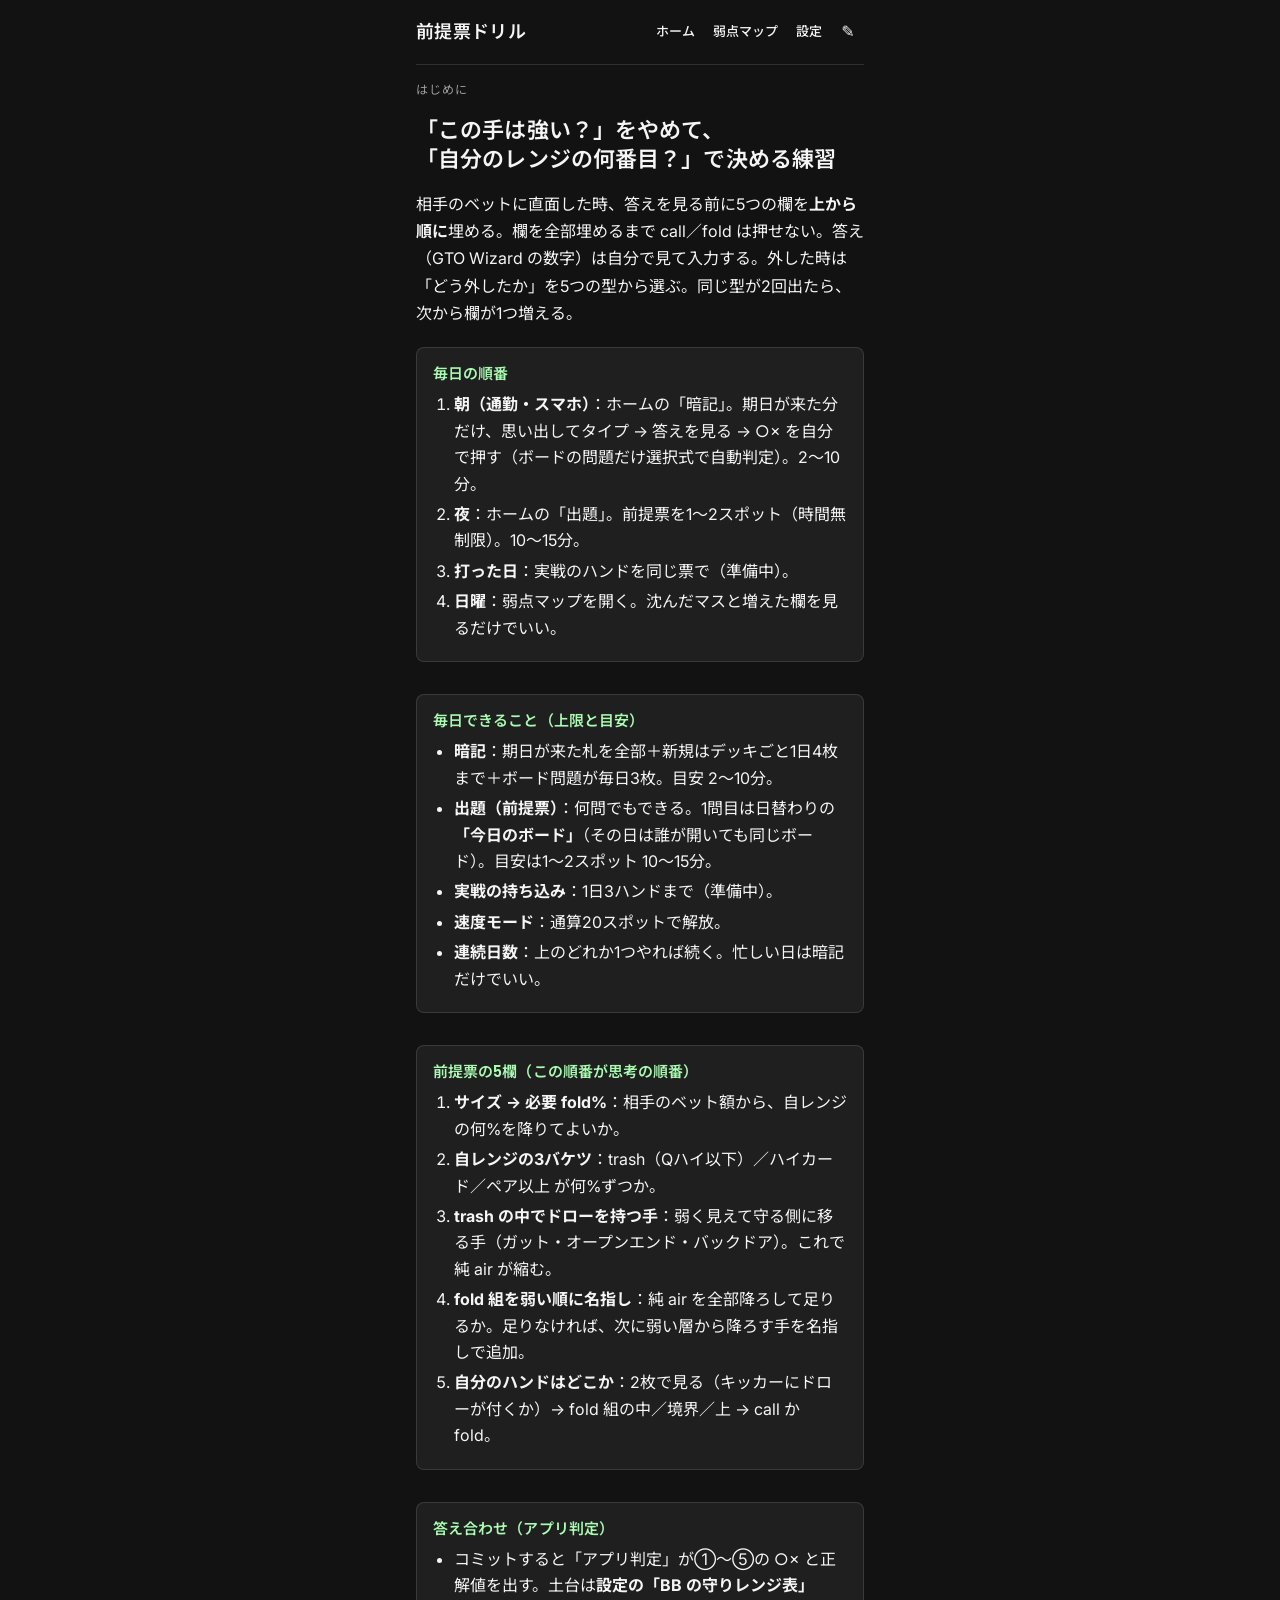
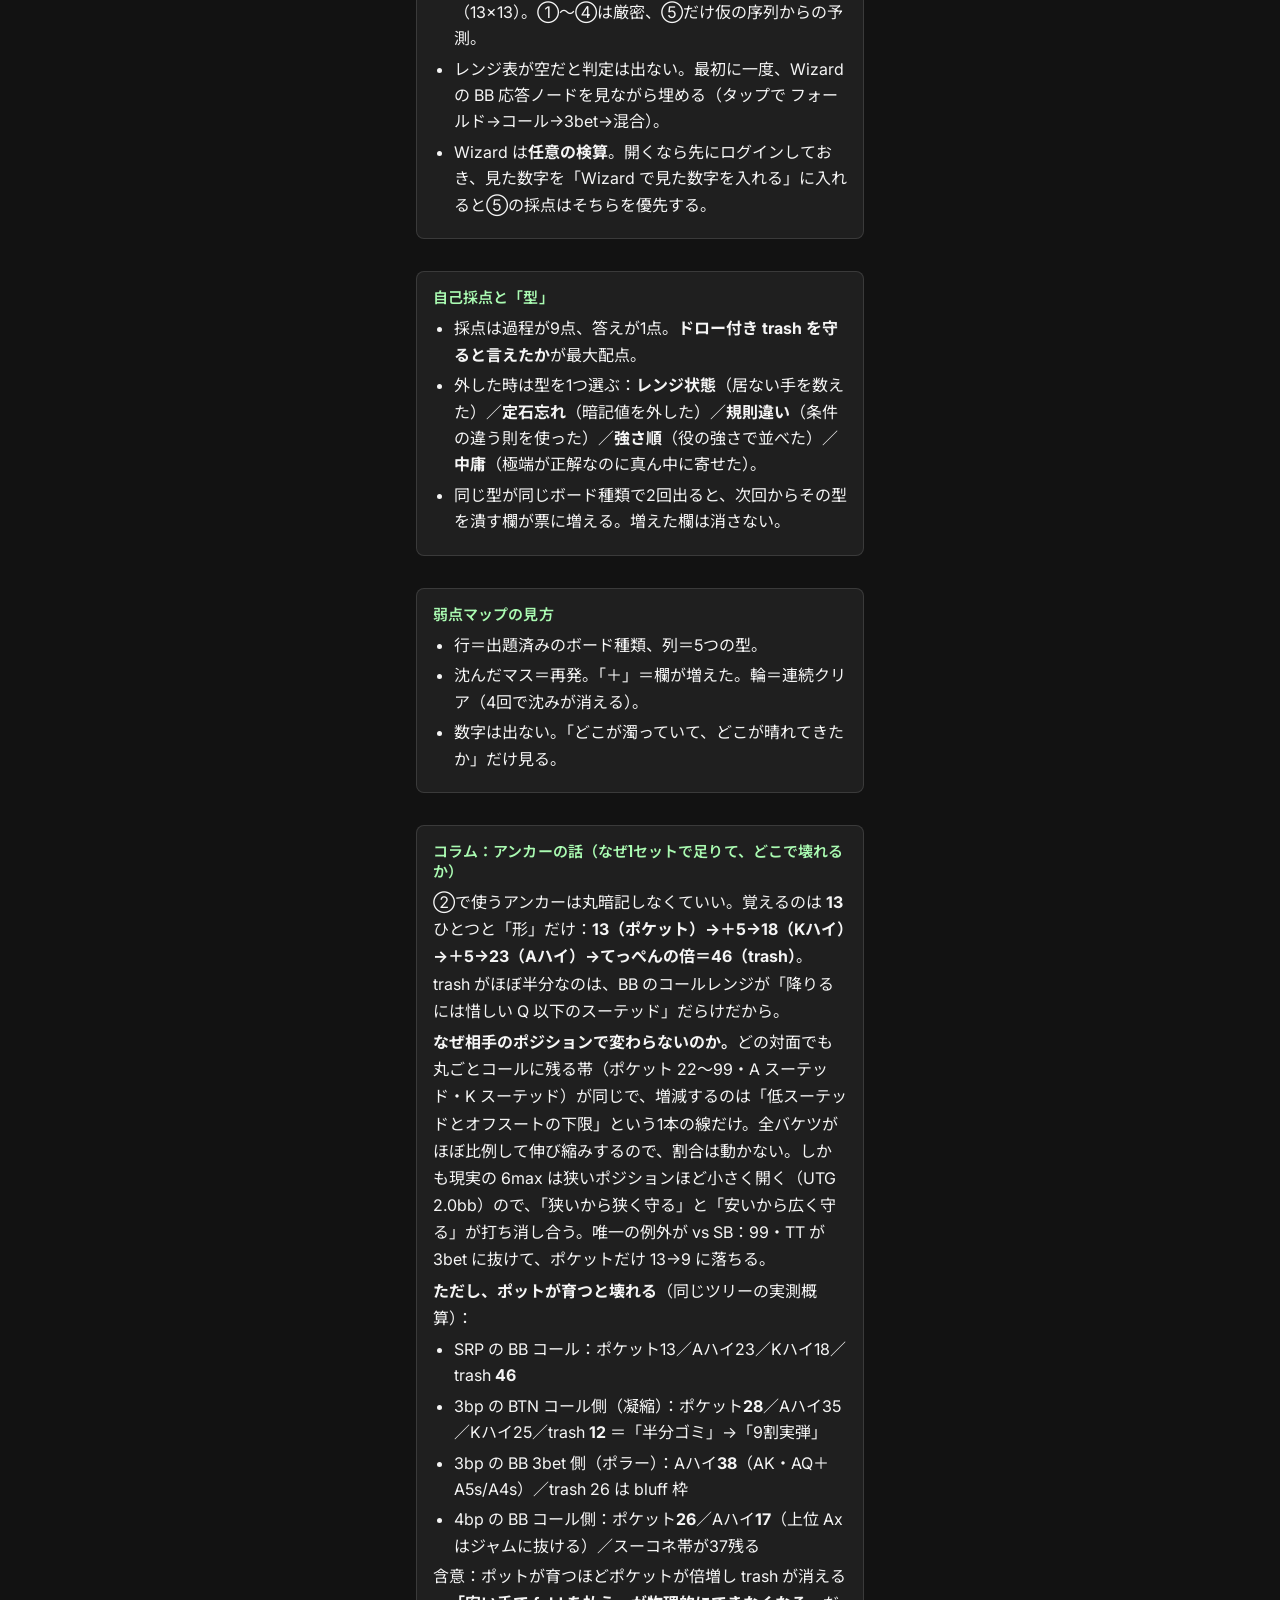
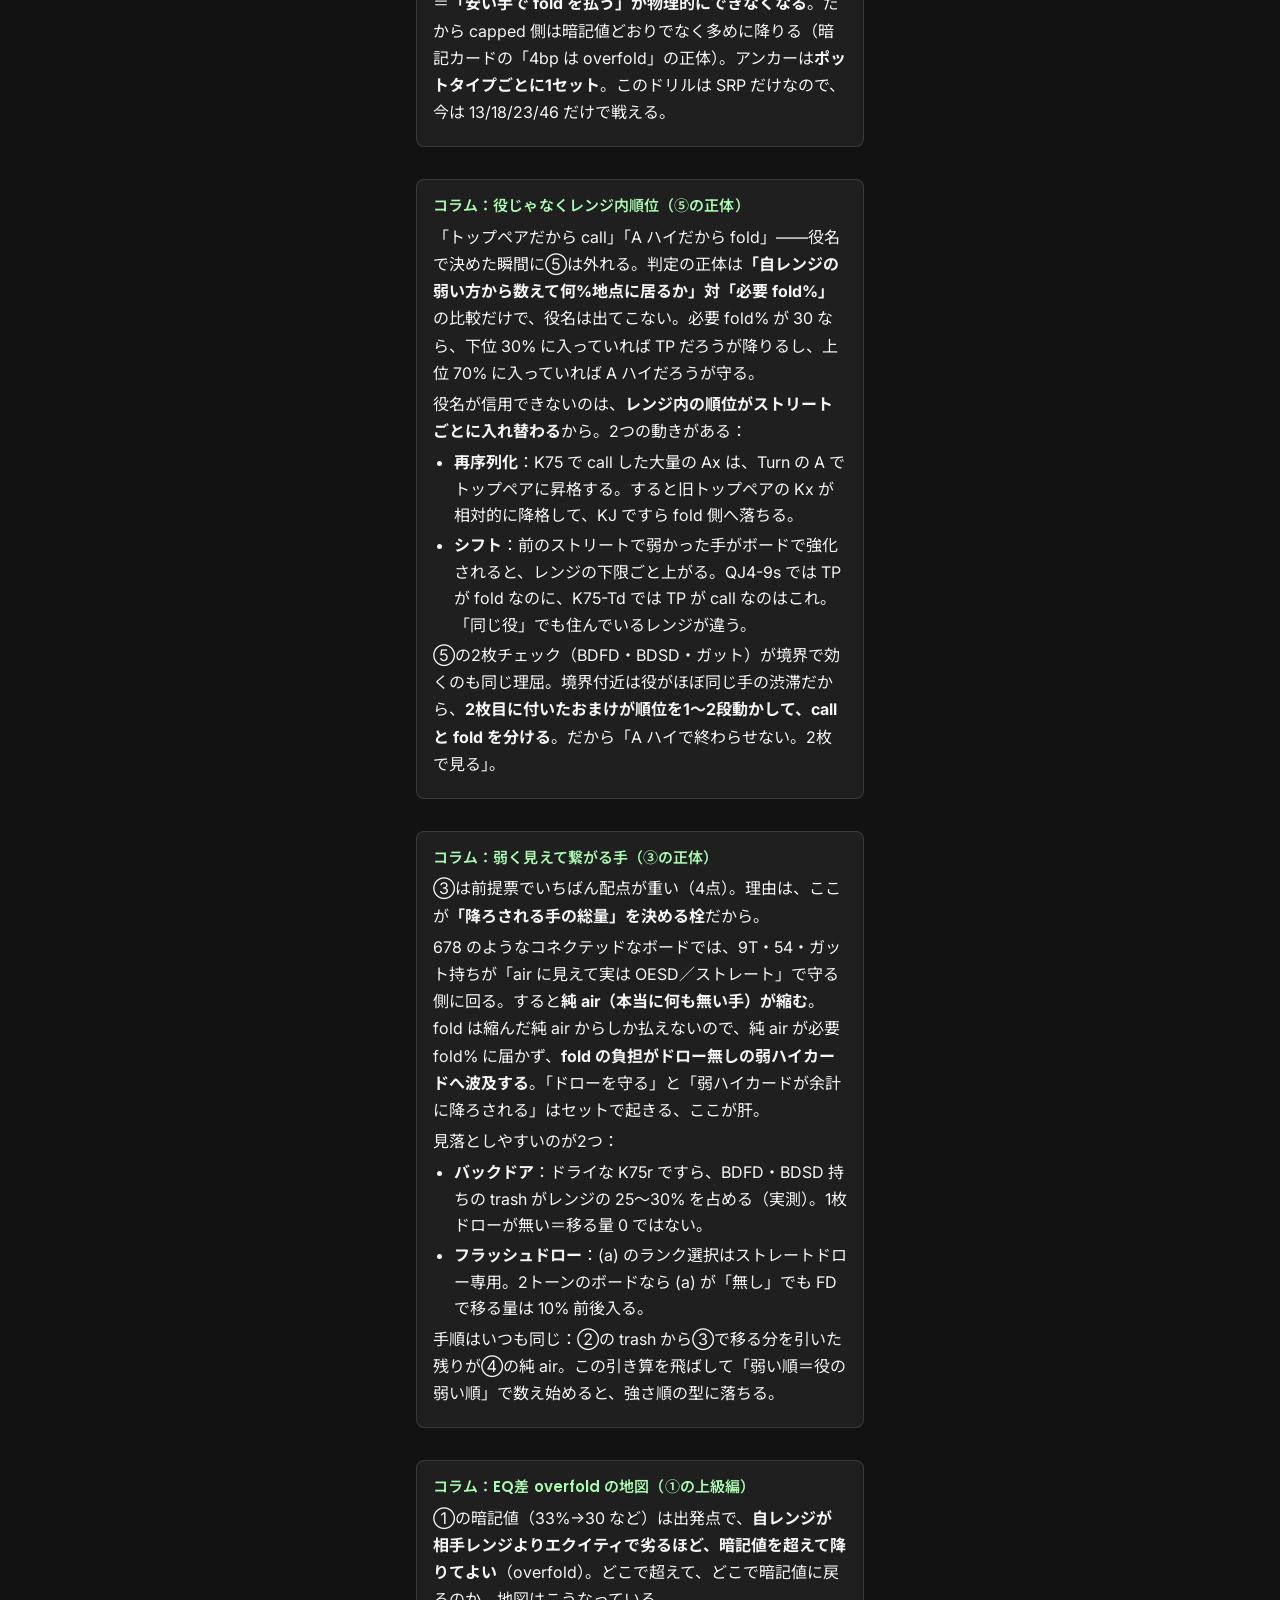
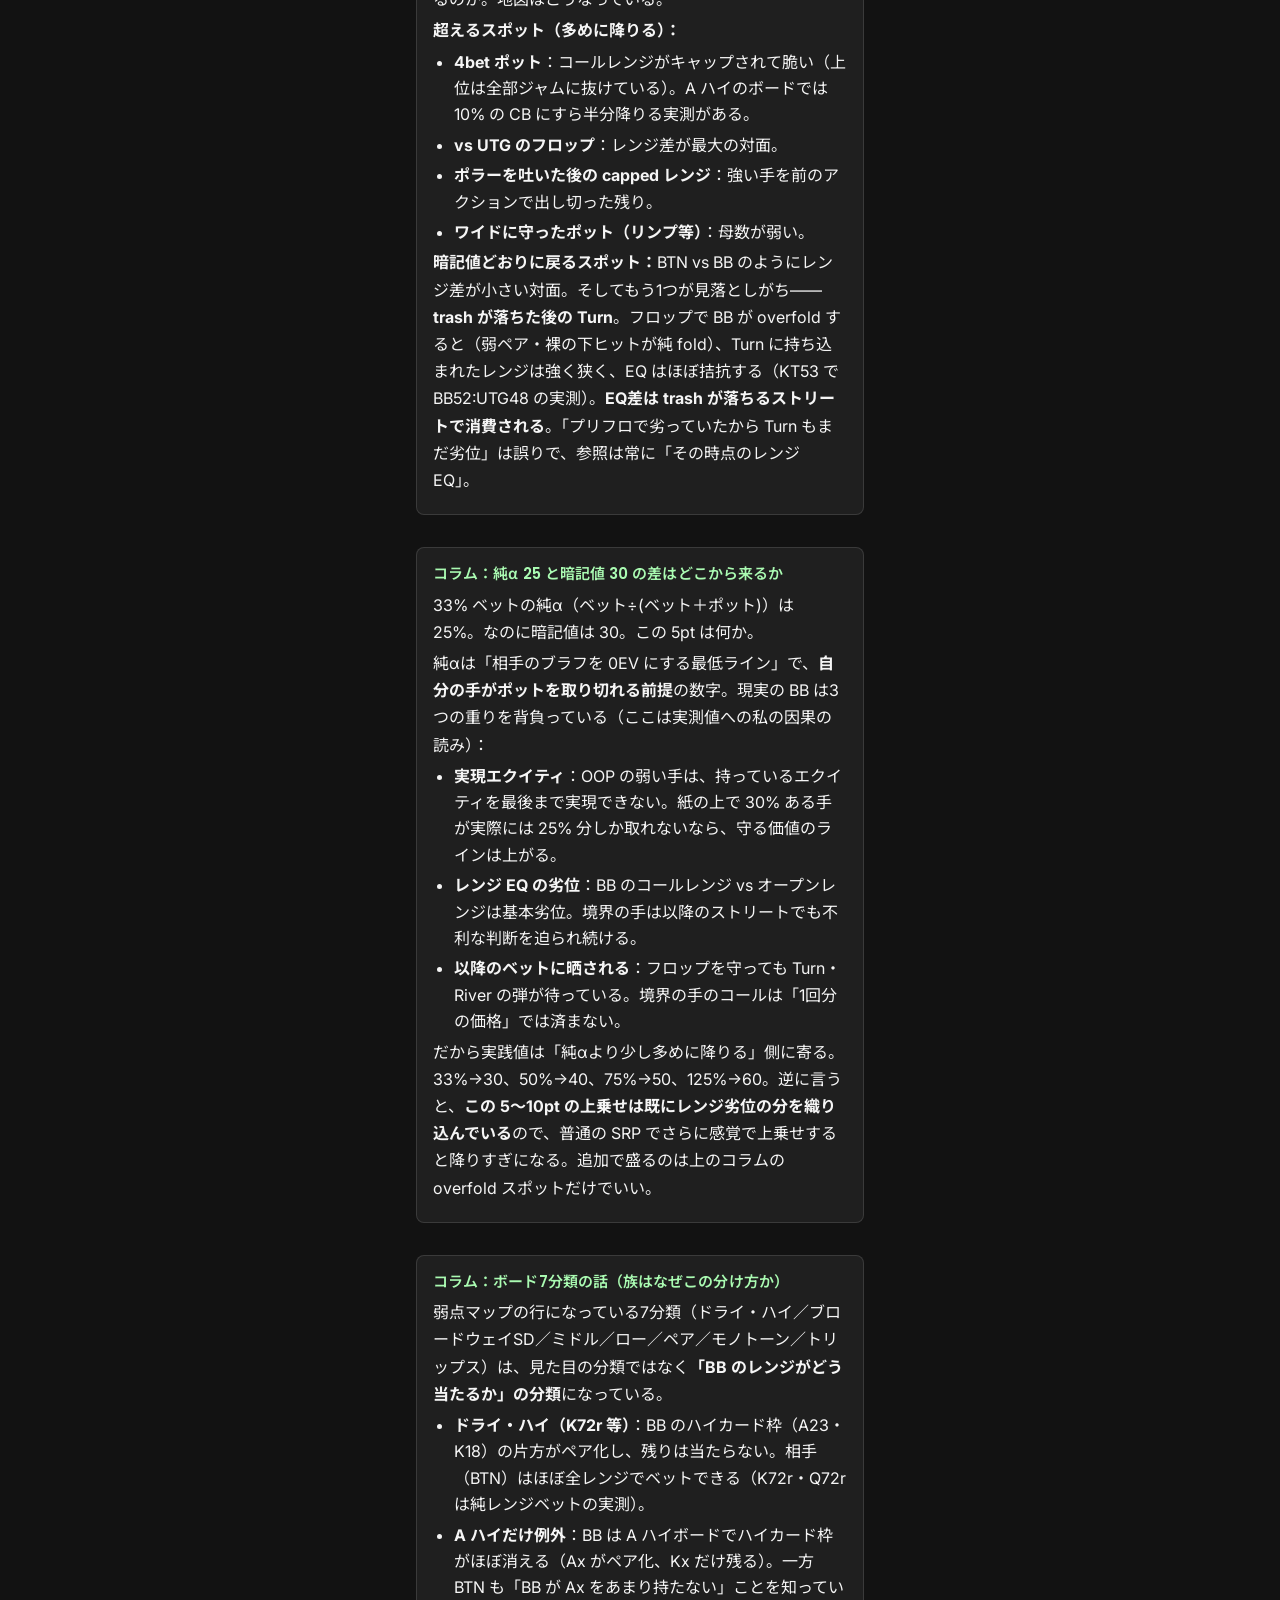
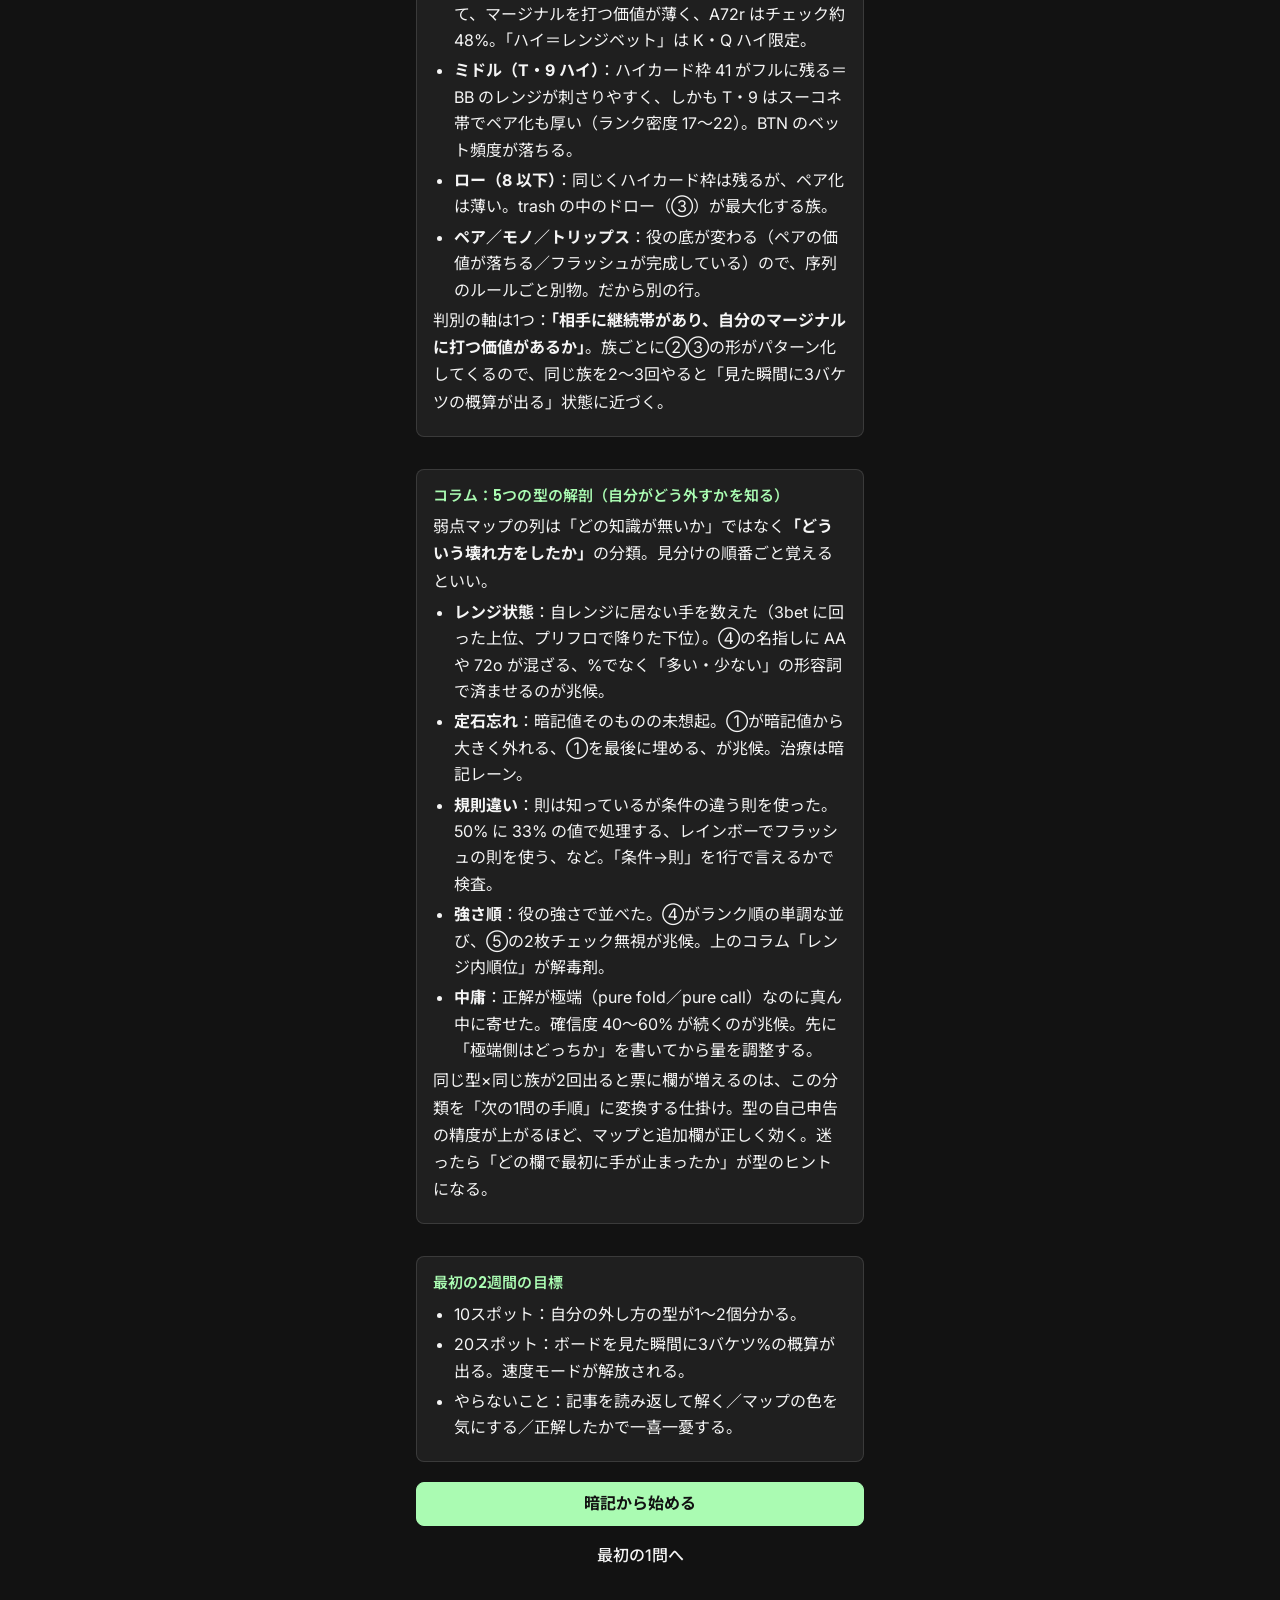
==== commit 2f384a03: "premise-drill: コラムを6本追加（v25） レンジ内順位（⑤）／弱く見えて繋がる手（③）／EQ差 overfold の地図（①上級）／ 純α25と暗記値30の差／ボード7分類の意味／5つ" ====
--- a/premise-drill/index.html
+++ b/premise-drill/index.html
@@ -23,15 +23,15 @@
 <link rel="stylesheet" href="https://fonts.googleapis.com/css2?family=Inter:wght@400;500;600;700&amp;family=Poppins:wght@500;600;700&amp;family=Noto+Sans+JP:wght@400;500;700&amp;display=swap">
 
 <!-- CSS 読込順（SPEC ⑫）：tokens → app → ui-* -->
-<link rel="stylesheet" href="css/tokens.css?v=24">
-<link rel="stylesheet" href="css/app.css?v=24">
-<link rel="stylesheet" href="css/ui-home.css?v=24">
-<link rel="stylesheet" href="css/ui-guide.css?v=24">
-<link rel="stylesheet" href="css/ui-drill.css?v=24">
-<link rel="stylesheet" href="css/ui-truth.css?v=24">
-<link rel="stylesheet" href="css/ui-map.css?v=24">
-<link rel="stylesheet" href="css/ui-settings.css?v=24">
-<link rel="stylesheet" href="css/ui-memo.css?v=24">
+<link rel="stylesheet" href="css/tokens.css?v=25">
+<link rel="stylesheet" href="css/app.css?v=25">
+<link rel="stylesheet" href="css/ui-home.css?v=25">
+<link rel="stylesheet" href="css/ui-guide.css?v=25">
+<link rel="stylesheet" href="css/ui-drill.css?v=25">
+<link rel="stylesheet" href="css/ui-truth.css?v=25">
+<link rel="stylesheet" href="css/ui-map.css?v=25">
+<link rel="stylesheet" href="css/ui-settings.css?v=25">
+<link rel="stylesheet" href="css/ui-memo.css?v=25">
 </head>
 <body data-view="home">
 <div class="pd-app">
@@ -49,26 +49,26 @@
 <noscript><p class="pd-card">このアプリは JavaScript が必要です。</p></noscript>
 
 <!-- JS 読込順（SPEC ⑫・SPEC-memo ⑦）：util → cards → range-data → range → generator → sheet → wizard → gaps → localjudge → store → judge → memo → ui/* → app -->
-<script src="js/util.js?v=24"></script>
-<script src="js/cards.js?v=24"></script>
-<script src="js/range-data.js?v=24"></script>
-<script src="js/range.js?v=24"></script>
-<script src="js/generator.js?v=24"></script>
-<script src="js/sheet.js?v=24"></script>
-<script src="js/wizard.js?v=24"></script>
-<script src="js/gaps.js?v=24"></script>
-<script src="js/localjudge.js?v=24"></script>
-<script src="js/store.js?v=24"></script>
-<script src="js/judge.js?v=24"></script>
-<script src="js/memo.js?v=24"></script>
-<script src="js/ui/memo.js?v=24"></script>
-<script src="js/ui/guide.js?v=24"></script>
-<script src="js/ui/home.js?v=24"></script>
-<script src="js/ui/drill.js?v=24"></script>
-<script src="js/ui/truth.js?v=24"></script>
-<script src="js/ui/map.js?v=24"></script>
-<script src="js/ui/settings.js?v=24"></script>
-<script src="js/app.js?v=24"></script>
+<script src="js/util.js?v=25"></script>
+<script src="js/cards.js?v=25"></script>
+<script src="js/range-data.js?v=25"></script>
+<script src="js/range.js?v=25"></script>
+<script src="js/generator.js?v=25"></script>
+<script src="js/sheet.js?v=25"></script>
+<script src="js/wizard.js?v=25"></script>
+<script src="js/gaps.js?v=25"></script>
+<script src="js/localjudge.js?v=25"></script>
+<script src="js/store.js?v=25"></script>
+<script src="js/judge.js?v=25"></script>
+<script src="js/memo.js?v=25"></script>
+<script src="js/ui/memo.js?v=25"></script>
+<script src="js/ui/guide.js?v=25"></script>
+<script src="js/ui/home.js?v=25"></script>
+<script src="js/ui/drill.js?v=25"></script>
+<script src="js/ui/truth.js?v=25"></script>
+<script src="js/ui/map.js?v=25"></script>
+<script src="js/ui/settings.js?v=25"></script>
+<script src="js/app.js?v=25"></script>
 <script>
 // service worker 登録（https / localhost のみ。file:// では何もしない）
 if ('serviceWorker' in navigator && (location.protocol === 'https:' || location.hostname === 'localhost')) {
